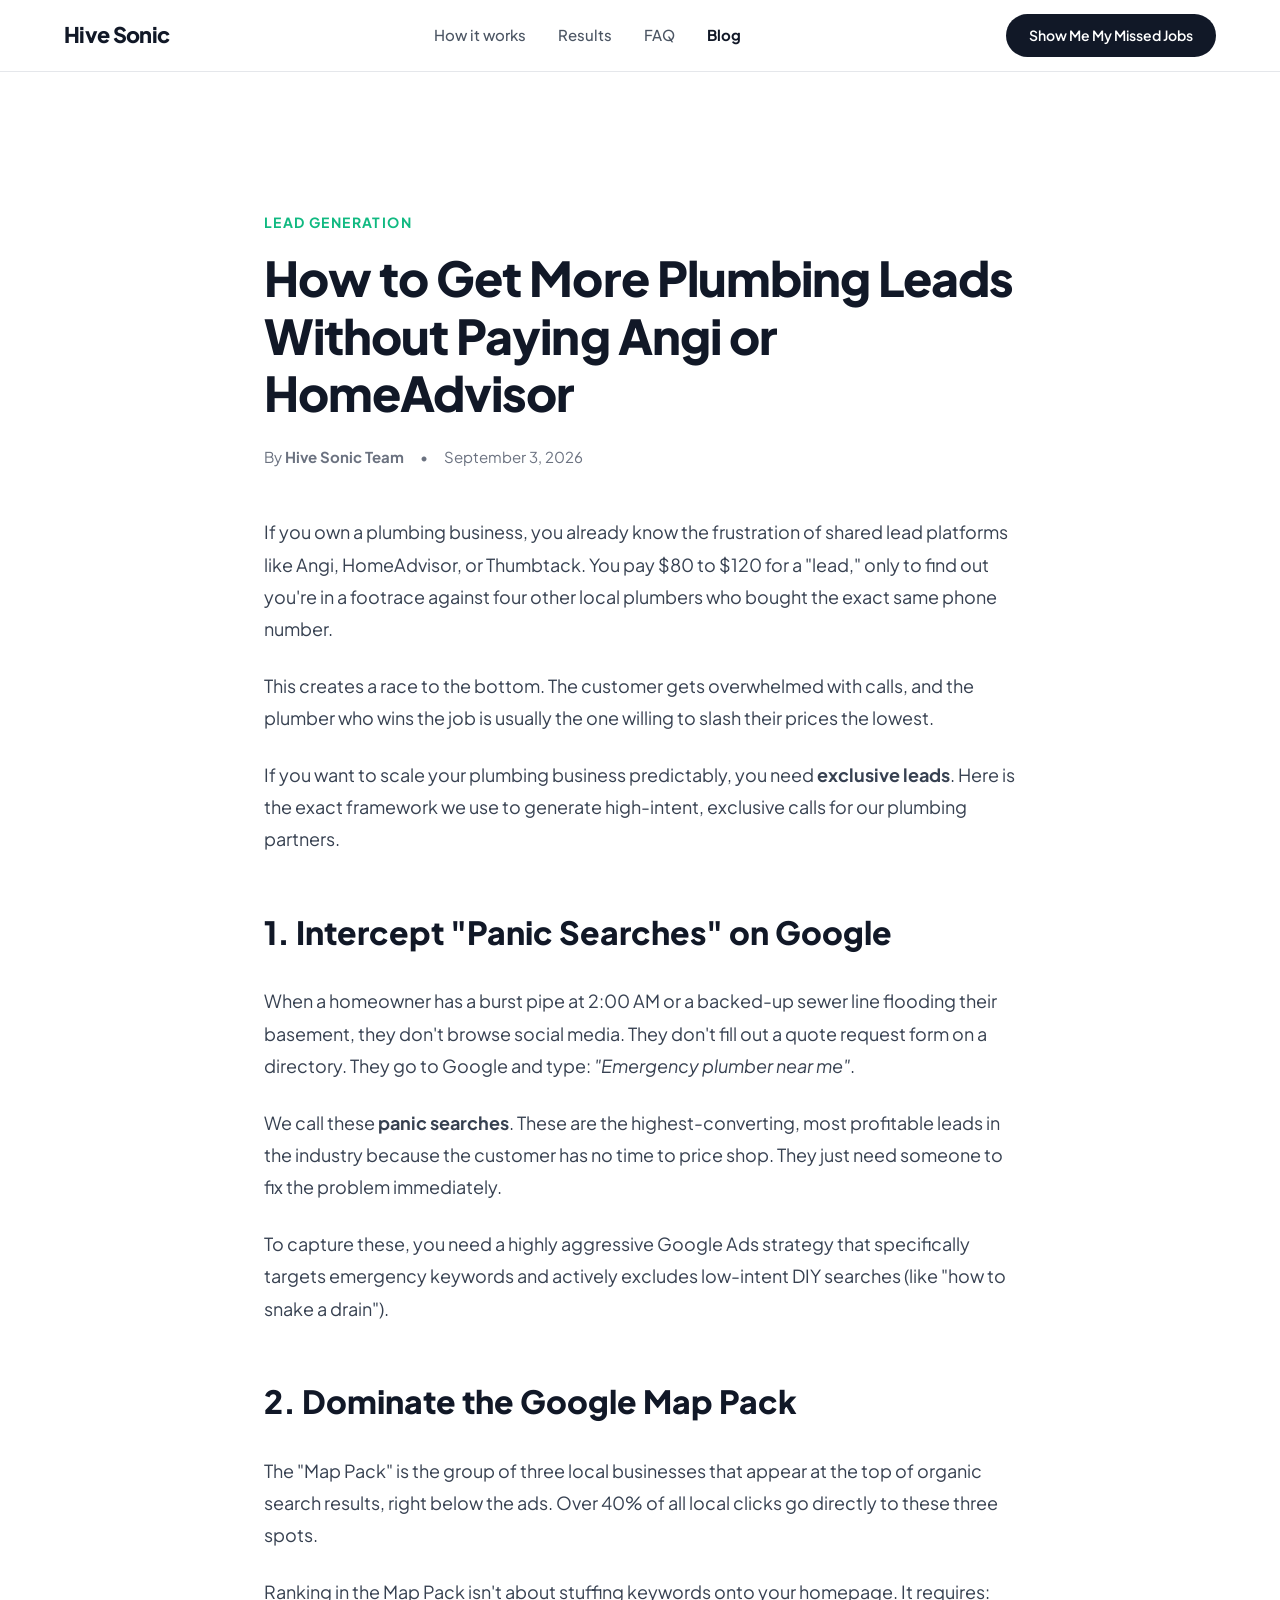
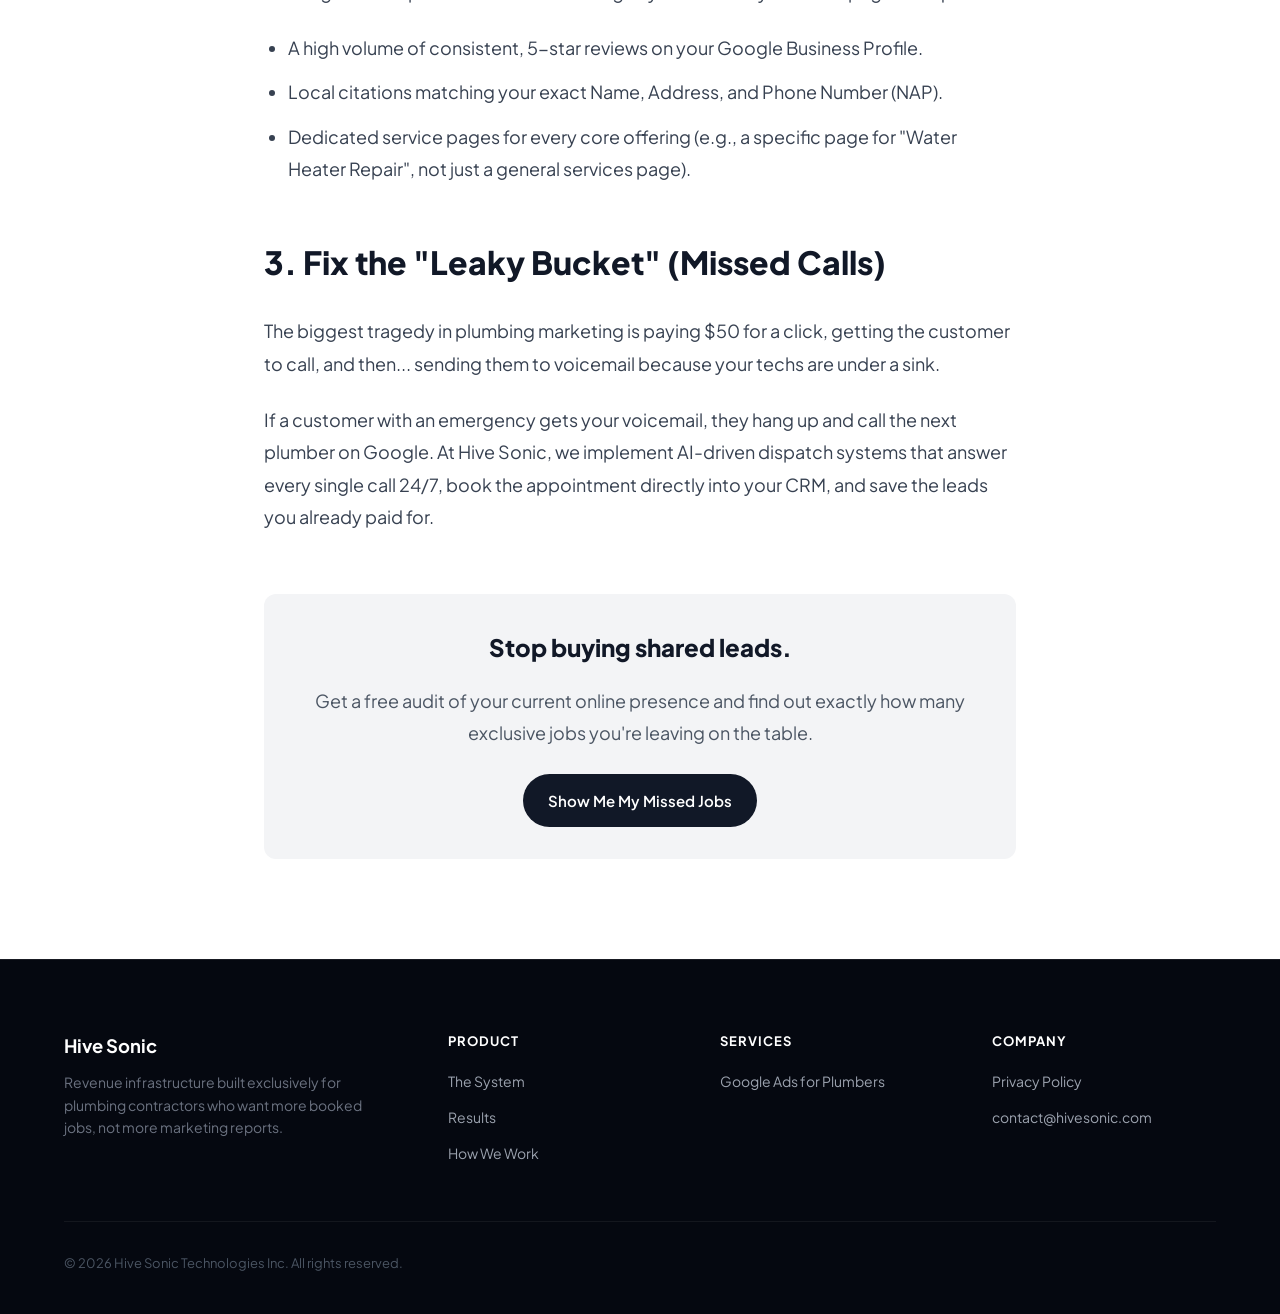
==== blog-get-more-plumbing-leads.html @ bab885a6 "Add SEO optimized plumbing marketing blog hub and first 2 articles" ====
<!DOCTYPE html>
<html lang="en">
<head>
  <meta charset="UTF-8" />
  <meta name="viewport" content="width=device-width, initial-scale=1.0" />
  <title>How to Get More Plumbing Leads Without Paying Angi | Hive Sonic</title>
  <meta name="description" content="Stop fighting 5 other plumbers for the same shared lead. Learn how to generate exclusive plumbing leads using high-intent Google Ads and Local SEO." />
  <link rel="stylesheet" href="css/style.css" />
</head>
<body style="background-color: #ffffff;">

  <!-- NAVIGATION -->
  <header class="header" style="border-bottom: 1px solid #e5e7eb;">
    <div class="container nav-container">
      <a href="index.html" class="logo">Hive Sonic</a>
      <nav class="nav-links">
        <a href="index.html#how-it-works" class="nav-link">How it works</a>
        <a href="index.html#results" class="nav-link">Results</a>
        <a href="index.html#faq" class="nav-link">FAQ</a>
        <a href="blog.html" class="nav-link" style="color:#111827; font-weight:700;">Blog</a>
      </nav>
      <div class="nav-actions">
        <a href="index.html#hero-booking-form" class="btn btn-primary btn-sm">Show Me My Missed Jobs</a>
      </div>
    </div>
  </header>

  <main style="padding-top: 140px; padding-bottom: 100px;">
    <article class="container" style="max-width: 800px;">
      
      <!-- HEADER -->
      <header style="margin-bottom: 48px;">
        <div style="font-size: 0.875rem; font-weight: 700; color: #10b981; text-transform: uppercase; letter-spacing: 0.1em; margin-bottom: 16px;">Lead Generation</div>
        <h1 style="font-size: 3rem; font-weight: 800; color: #111827; letter-spacing: -0.02em; line-height: 1.2; margin-bottom: 24px;">How to Get More Plumbing Leads Without Paying Angi or HomeAdvisor</h1>
        <div style="display: flex; align-items: center; gap: 16px; color: #6b7280; font-size: 0.9375rem;">
          <div>By <strong>Hive Sonic Team</strong></div>
          <div>&bull;</div>
          <div>September 3, 2026</div>
        </div>
      </header>

      <!-- CONTENT -->
      <div style="font-size: 1.125rem; color: #374151; line-height: 1.8;">
        <p style="margin-bottom: 24px;">If you own a plumbing business, you already know the frustration of shared lead platforms like Angi, HomeAdvisor, or Thumbtack. You pay $80 to $120 for a "lead," only to find out you're in a footrace against four other local plumbers who bought the exact same phone number.</p>
        
        <p style="margin-bottom: 24px;">This creates a race to the bottom. The customer gets overwhelmed with calls, and the plumber who wins the job is usually the one willing to slash their prices the lowest.</p>

        <p style="margin-bottom: 40px;">If you want to scale your plumbing business predictably, you need <strong>exclusive leads</strong>. Here is the exact framework we use to generate high-intent, exclusive calls for our plumbing partners.</p>

        <h2 style="font-size: 2rem; font-weight: 800; color: #111827; margin-top: 48px; margin-bottom: 24px;">1. Intercept "Panic Searches" on Google</h2>
        <p style="margin-bottom: 24px;">When a homeowner has a burst pipe at 2:00 AM or a backed-up sewer line flooding their basement, they don't browse social media. They don't fill out a quote request form on a directory. They go to Google and type: <em>"Emergency plumber near me"</em>.</p>
        
        <p style="margin-bottom: 24px;">We call these <strong>panic searches</strong>. These are the highest-converting, most profitable leads in the industry because the customer has no time to price shop. They just need someone to fix the problem immediately.</p>
        
        <p style="margin-bottom: 24px;">To capture these, you need a highly aggressive Google Ads strategy that specifically targets emergency keywords and actively excludes low-intent DIY searches (like "how to snake a drain").</p>

        <h2 style="font-size: 2rem; font-weight: 800; color: #111827; margin-top: 48px; margin-bottom: 24px;">2. Dominate the Google Map Pack</h2>
        <p style="margin-bottom: 24px;">The "Map Pack" is the group of three local businesses that appear at the top of organic search results, right below the ads. Over 40% of all local clicks go directly to these three spots.</p>
        <p style="margin-bottom: 24px;">Ranking in the Map Pack isn't about stuffing keywords onto your homepage. It requires:</p>
        <ul style="margin-bottom: 24px; padding-left: 24px;">
          <li style="margin-bottom: 12px;">A high volume of consistent, 5-star reviews on your Google Business Profile.</li>
          <li style="margin-bottom: 12px;">Local citations matching your exact Name, Address, and Phone Number (NAP).</li>
          <li style="margin-bottom: 12px;">Dedicated service pages for every core offering (e.g., a specific page for "Water Heater Repair", not just a general services page).</li>
        </ul>

        <h2 style="font-size: 2rem; font-weight: 800; color: #111827; margin-top: 48px; margin-bottom: 24px;">3. Fix the "Leaky Bucket" (Missed Calls)</h2>
        <p style="margin-bottom: 24px;">The biggest tragedy in plumbing marketing is paying $50 for a click, getting the customer to call, and then... sending them to voicemail because your techs are under a sink.</p>
        <p style="margin-bottom: 24px;">If a customer with an emergency gets your voicemail, they hang up and call the next plumber on Google. At Hive Sonic, we implement AI-driven dispatch systems that answer every single call 24/7, book the appointment directly into your CRM, and save the leads you already paid for.</p>

        <div style="background: #f3f4f6; border-radius: 12px; padding: 32px; margin-top: 60px; text-align: center;">
          <h3 style="font-size: 1.5rem; font-weight: 800; color: #111827; margin-bottom: 16px;">Stop buying shared leads.</h3>
          <p style="margin-bottom: 24px; color: #4b5563;">Get a free audit of your current online presence and find out exactly how many exclusive jobs you're leaving on the table.</p>
          <a href="index.html#hero-booking-form" class="btn btn-primary">Show Me My Missed Jobs</a>
        </div>
      </div>
    </article>
  </main>

  <footer class="footer">
    <div class="container">
      <div class="footer-top">
        <div>
          <div class="footer-brand-title">Hive Sonic</div>
          <p class="footer-brand-desc">Revenue infrastructure built exclusively for plumbing contractors who want more booked jobs, not more marketing reports.</p>
        </div>
        <div>
          <div class="footer-col-title">Product</div>
          <ul class="footer-links">
            <li><a href="index.html#system" class="footer-link">The System</a></li>
            <li><a href="index.html#results" class="footer-link">Results</a></li>
            <li><a href="index.html#how-it-works" class="footer-link">How We Work</a></li>
          </ul>
        </div>
        <div>
          <div class="footer-col-title">Services</div>
          <ul class="footer-links">
            <li><a href="google-ads-for-plumbers.html" class="footer-link">Google Ads for Plumbers</a></li>
          </ul>
        </div>
        <div>
          <div class="footer-col-title">Company</div>
          <ul class="footer-links">
            <li><a href="privacy-policy.html" class="footer-link">Privacy Policy</a></li>
            <li><a href="mailto:contact@hivesonic.com" class="footer-link">contact@hivesonic.com</a></li>
          </ul>
        </div>
      </div>
      <div class="footer-bottom">
        <div>&copy; 2026 Hive Sonic Technologies Inc. All rights reserved.</div>
      </div>
    </div>
  </footer>
</body>
</html>
---- css/style.css ----
/* ==========================================================================
   HIVE SONIC — REVENUE INFRASTRUCTURE FOR WATER RESTORATION
   Exact replica of the modern, ultra-clean SaaS design system
   ========================================================================== */

@import url('https://fonts.googleapis.com/css2?family=Plus+Jakarta+Sans:ital,wght@0,300;0,400;0,500;0,600;0,700;0,800;1,400;1,600&display=swap');

:root {
  --font-sans: 'Plus Jakarta Sans', -apple-system, BlinkMacSystemFont, "Segoe UI", Roboto, sans-serif;
  
  /* Colors */
  --bg-white: #ffffff;
  --bg-subtle: #f9fafb;
  --bg-card: #ffffff;
  --bg-dark: #090d16;
  --bg-dark-card: #111726;
  --bg-dark-border: rgba(255, 255, 255, 0.08);
  
  --text-primary: #111827;
  --text-secondary: #4b5563;
  --text-muted: #6b7280;
  --text-light: #9ca3af;
  --text-white: #f9fafb;
  
  --border-light: #e5e7eb;
  --border-subtle: #f3f4f6;
  
  --primary-black: #111827;
  --primary-hover: #000000;
  
  --accent-green: #10b981;
  --accent-green-bg: #ecfdf5;
  --accent-red: #ef4444;
  --accent-red-bg: #fff1f2;
  --accent-amber: #f59e0b;
  --accent-purple: #8b5cf6;
  
  --shadow-sm: 0 1px 2px 0 rgba(0, 0, 0, 0.05);
  --shadow-md: 0 4px 6px -1px rgba(0, 0, 0, 0.07), 0 2px 4px -2px rgba(0, 0, 0, 0.05);
  --shadow-lg: 0 10px 25px -3px rgba(0, 0, 0, 0.08), 0 4px 6px -4px rgba(0, 0, 0, 0.04);
  --shadow-xl: 0 20px 35px -5px rgba(0, 0, 0, 0.1), 0 8px 10px -6px rgba(0, 0, 0, 0.04);
  --shadow-float: 0 25px 50px -12px rgba(0, 0, 0, 0.15);
  
  --radius-sm: 8px;
  --radius-md: 12px;
  --radius-lg: 20px;
  --radius-xl: 28px;
  --radius-full: 9999px;
  
  --transition: all 0.25s cubic-bezier(0.16, 1, 0.3, 1);
}

/* Reset */
*, *::before, *::after {
  box-sizing: border-box;
  margin: 0;
  padding: 0;
}

html {
  scroll-behavior: smooth;
  font-size: 16px;
  -webkit-font-smoothing: antialiased;
  -moz-osx-font-smoothing: grayscale;
}

body {
  font-family: var(--font-sans);
  color: var(--text-primary);
  background-color: var(--bg-white);
  line-height: 1.5;
  overflow-x: hidden;
}

/* Container */
.container {
  max-width: 1200px;
  margin: 0 auto;
  padding: 0 24px;
}

.container-narrow {
  max-width: 900px;
  margin: 0 auto;
  padding: 0 24px;
}

/* Typography Helpers */
.eyebrow {
  display: inline-block;
  font-size: 0.75rem;
  font-weight: 700;
  text-transform: uppercase;
  letter-spacing: 0.12em;
  color: #9ca3af;
  margin-bottom: 12px;
}

.eyebrow-dark {
  color: #9ca3af;
}

.section-headline {
  font-size: clamp(2rem, 3.5vw, 2.75rem);
  font-weight: 700;
  line-height: 1.15;
  color: var(--text-primary);
  letter-spacing: -0.025em;
  margin-bottom: 16px;
}

.section-headline-dark {
  color: #ffffff;
}

.section-sub {
  font-size: 1.05rem;
  line-height: 1.65;
  color: var(--text-secondary);
  max-width: 680px;
}

.section-sub-dark {
  color: #9ca3af;
}

/* Section Spacing */
.section {
  padding: 100px 0;
}

.section-dark {
  background-color: var(--bg-dark);
  color: var(--text-white);
  position: relative;
  overflow: hidden;
}

.section-dark::before {
  content: '';
  position: absolute;
  top: 0;
  left: 50%;
  transform: translateX(-50%);
  width: 1000px;
  height: 400px;
  background: radial-gradient(circle, rgba(139, 92, 246, 0.12) 0%, rgba(9, 13, 22, 0) 70%);
  pointer-events: none;
}

/* Buttons */
.btn {
  display: inline-flex;
  align-items: center;
  justify-content: center;
  gap: 10px;
  font-size: 0.9375rem;
  font-weight: 600;
  padding: 12px 24px;
  border-radius: var(--radius-full);
  text-decoration: none;
  cursor: pointer;
  border: 1px solid transparent;
  transition: var(--transition);
  white-space: nowrap;
}

.btn-lg {
  padding: 18px 36px;
  font-size: 1.125rem;
  font-weight: 700;
  border-radius: var(--radius-full);
}

.btn-primary {
  background-color: var(--primary-black);
  color: #ffffff;
}

.btn-primary:hover {
  background-color: var(--primary-hover);
  transform: translateY(-2px);
  box-shadow: 0 6px 20px rgba(0, 0, 0, 0.22);
}

.btn-secondary {
  background-color: #ffffff;
  color: var(--text-primary);
  border-color: #d1d5db;
}

.btn-secondary:hover {
  background-color: #f9fafb;
  border-color: #9ca3af;
  transform: translateY(-2px);
  box-shadow: 0 4px 14px rgba(0, 0, 0, 0.06);
}

.btn-white {
  background-color: #ffffff;
  color: var(--text-primary);
}

.btn-white:hover {
  background-color: #f3f4f6;
  transform: translateY(-1px);
  box-shadow: 0 4px 14px rgba(255, 255, 255, 0.2);
}

.btn-dark-outline {
  background-color: rgba(255, 255, 255, 0.05);
  color: #ffffff;
  border-color: rgba(255, 255, 255, 0.2);
}

.btn-dark-outline:hover {
  background-color: rgba(255, 255, 255, 0.1);
  border-color: rgba(255, 255, 255, 0.4);
}

.btn-sm {
  padding: 10px 22px;
  font-size: 0.875rem;
}

/* ==========================================================================
   HEADER / NAVBAR
   ========================================================================== */
.header {
  position: sticky;
  top: 0;
  background-color: rgba(255, 255, 255, 0.95);
  backdrop-filter: blur(12px);
  -webkit-backdrop-filter: blur(12px);
  border-bottom: 1px solid rgba(229, 231, 235, 0.6);
  z-index: 1000;
  height: 72px;
  display: flex;
  align-items: center;
}

.nav-container {
  display: flex;
  align-items: center;
  justify-content: space-between;
  width: 100%;
}

.logo {
  display: flex;
  align-items: center;
  gap: 10px;
  text-decoration: none;
  color: var(--text-primary);
  font-weight: 800;
  font-size: 1.35rem;
  letter-spacing: -0.03em;
}

.nav-links {
  display: flex;
  align-items: center;
  gap: 32px;
  list-style: none;
}

.nav-link {
  text-decoration: none;
  color: #4b5563;
  font-size: 0.9375rem;
  font-weight: 500;
  transition: var(--transition);
}

.nav-link:hover {
  color: var(--text-primary);
}

.nav-actions {
  display: flex;
  align-items: center;
  gap: 16px;
}

.mobile-menu-btn {
  display: none;
  background: none;
  border: none;
  cursor: pointer;
  padding: 8px;
}

.mobile-menu-btn span {
  display: block;
  width: 22px;
  height: 2px;
  background-color: var(--text-primary);
  margin: 5px 0;
  transition: var(--transition);
}

/* ==========================================================================
   SECTION 1 — HERO
   ========================================================================== */
.hero {
  padding: 60px 0 90px;
  position: relative;
}

.hero-grid-split {
  display: grid;
  grid-template-columns: 1.1fr 0.95fr;
  gap: 56px;
  align-items: center;
  text-align: left;
}

.hero-content {
  display: flex;
  flex-direction: column;
  align-items: flex-start;
}

.hero-pill-wrapper {
  display: inline-flex;
  margin-bottom: 24px;
}

.hero-pill {
  display: inline-flex;
  align-items: center;
  gap: 8px;
  padding: 7px 18px;
  background-color: #ffffff;
  border: 1px solid #e5e7eb;
  border-radius: var(--radius-full);
  font-size: 0.84rem;
  font-weight: 500;
  color: #374151;
  text-decoration: none;
  box-shadow: 0 1px 2px rgba(0, 0, 0, 0.04);
  transition: var(--transition);
}

.hero-pill:hover {
  border-color: #d1d5db;
  box-shadow: 0 2px 6px rgba(0, 0, 0, 0.08);
}

.status-dot {
  width: 7px;
  height: 7px;
  background-color: #10b981;
  border-radius: 50%;
  display: inline-block;
  box-shadow: 0 0 0 2px rgba(16, 185, 129, 0.2);
}

.hero-title {
  font-size: clamp(2.3rem, 4.2vw, 3.75rem);
  font-weight: 800;
  line-height: 1.1;
  letter-spacing: -0.035em;
  color: var(--text-primary);
  margin-bottom: 20px;
}

.hero-description {
  font-size: 1.0625rem;
  line-height: 1.65;
  color: var(--text-secondary);
  margin-bottom: 32px;
}

.hero-cta-group {
  display: flex;
  align-items: center;
  gap: 16px;
  margin-bottom: 24px;
  flex-wrap: wrap;
}

.hero-microcopy {
  font-size: 0.8125rem;
  color: #9ca3af;
  font-weight: 500;
  letter-spacing: 0.01em;
}

/* Hero Right Side Form Card */
.hero-card-form {
  background-color: #ffffff;
  border: 1px solid #e5e7eb;
  border-radius: 24px;
  padding: 32px;
  box-shadow: 0 20px 40px -10px rgba(0, 0, 0, 0.08), 0 0 0 1px rgba(0, 0, 0, 0.02);
  position: relative;
}

.hero-form-header {
  margin-bottom: 20px;
}

.hero-form-title {
  font-size: 1.35rem;
  font-weight: 800;
  color: var(--text-primary);
  letter-spacing: -0.02em;
  margin-bottom: 4px;
}

.hero-form-sub {
  font-size: 0.8125rem;
  color: var(--text-secondary);
  line-height: 1.45;
}

.form-select {
  width: 100%;
  padding: 11px 14px;
  border: 1px solid #d1d5db;
  border-radius: 10px;
  font-family: inherit;
  font-size: 0.875rem;
  color: #111827;
  background-color: #ffffff;
  transition: var(--transition);
  cursor: pointer;
  appearance: none;
  background-image: url("data:image/svg+xml,%3Csvg width='12' height='8' viewBox='0 0 12 8' fill='none' xmlns='http://www.w3.org/2000/svg'%3E%3Cpath d='M1 1.5L6 6.5L11 1.5' stroke='%236B7280' stroke-width='1.5' stroke-linecap='round' stroke-linejoin='round'/%3E%3C/svg%3E");
  background-repeat: no-repeat;
  background-position: right 14px center;
}

.form-select:focus {
  outline: none;
  border-color: #111827;
  box-shadow: 0 0 0 3px rgba(17, 24, 39, 0.08);
}

.form-input-sm {
  padding: 10px 14px;
  font-size: 0.875rem;
}

.form-label-sm {
  font-size: 0.75rem;
  font-weight: 600;
  color: #374151;
  margin-bottom: 4px;
  display: block;
}

.form-group-sm {
  margin-bottom: 12px;
}

.a2p-consent-notice {
  font-size: 0.7rem;
  color: #6b7280;
  line-height: 1.45;
  background-color: #f9fafb;
  border: 1px solid #f3f4f6;
  border-radius: 8px;
  padding: 10px 12px;
  margin-bottom: 16px;
  display: flex;
  align-items: flex-start;
  gap: 8px;
}

.a2p-consent-notice input[type="checkbox"] {
  margin-top: 2px;
  flex-shrink: 0;
  cursor: pointer;
}

/* Mockup Browser Window */
.hero-mockup-wrapper {
  margin-top: 60px;
  position: relative;
}

.hero-mockup-glow {
  position: absolute;
  top: 20%;
  left: 50%;
  transform: translate(-50%, -50%);
  width: 80%;
  height: 60%;
  background: radial-gradient(circle, rgba(168, 85, 247, 0.15) 0%, rgba(59, 130, 246, 0.08) 50%, transparent 80%);
  filter: blur(40px);
  z-index: 0;
  pointer-events: none;
}

.browser-window {
  position: relative;
  background-color: #ffffff;
  border-radius: 16px;
  border: 1px solid #e5e7eb;
  box-shadow: var(--shadow-xl), 0 0 0 1px rgba(0, 0, 0, 0.03);
  overflow: hidden;
  z-index: 1;
}

.browser-header {
  background-color: #f9fafb;
  border-bottom: 1px solid #e5e7eb;
  padding: 12px 18px;
  display: flex;
  align-items: center;
  gap: 16px;
}

.browser-dots {
  display: flex;
  gap: 6px;
}

.browser-dot {
  width: 10px;
  height: 10px;
  border-radius: 50%;
}

.browser-dot.red { background-color: #ef4444; }
.browser-dot.yellow { background-color: #f59e0b; }
.browser-dot.green { background-color: #10b981; }

.browser-url-bar {
  background-color: #ffffff;
  border: 1px solid #e5e7eb;
  border-radius: 6px;
  padding: 4px 14px;
  font-size: 0.75rem;
  color: #6b7280;
  width: 240px;
  display: flex;
  align-items: center;
  gap: 6px;
}

.browser-body {
  padding: 24px;
  background-color: #ffffff;
}

.dashboard-grid {
  display: grid;
  grid-template-columns: repeat(4, 1fr);
  gap: 16px;
  margin-bottom: 20px;
}

.dash-card {
  background: #ffffff;
  border: 1px solid #f3f4f6;
  border-radius: 12px;
  padding: 16px;
  text-align: left;
  box-shadow: var(--shadow-sm);
}

.dash-card-label {
  font-size: 0.75rem;
  color: #6b7280;
  margin-bottom: 6px;
  font-weight: 500;
}

.dash-card-val {
  font-size: 1.5rem;
  font-weight: 700;
  color: var(--text-primary);
  display: flex;
  align-items: center;
  justify-content: space-between;
}

.dash-badge-green {
  font-size: 0.6875rem;
  font-weight: 600;
  color: #059669;
  background-color: #ecfdf5;
  padding: 2px 8px;
  border-radius: 9999px;
}

.dash-live-row {
  display: flex;
  align-items: center;
  justify-content: space-between;
  background-color: #f9fafb;
  border-radius: 10px;
  padding: 12px 18px;
  font-size: 0.8125rem;
}

/* ==========================================================================
   SECTION 2 — THE PROBLEM
   ========================================================================== */
.section-problem {
  background-color: #ffffff;
  border-top: 1px solid #f3f4f6;
}

.problem-header {
  margin-bottom: 48px;
}

.problem-grid {
  display: grid;
  grid-template-columns: repeat(3, 1fr);
  gap: 20px;
}

.problem-grid .problem-card:nth-child(4),
.problem-grid .problem-card:nth-child(5) {
  grid-column: span 1;
}

.problem-card {
  background-color: #ffffff;
  border: 1px solid #e5e7eb;
  border-radius: var(--radius-lg);
  padding: 28px;
  transition: var(--transition);
  display: flex;
  flex-direction: column;
}

.problem-card:hover {
  border-color: #d1d5db;
  box-shadow: var(--shadow-md);
  transform: translateY(-2px);
}

.problem-icon-wrapper {
  width: 44px;
  height: 44px;
  border-radius: 12px;
  background-color: #fff1f2;
  border: 1px solid #ffe4e6;
  display: flex;
  align-items: center;
  justify-content: center;
  color: #f43f5e;
  margin-bottom: 20px;
}

.problem-card-title {
  font-size: 1.0625rem;
  font-weight: 700;
  color: var(--text-primary);
  margin-bottom: 8px;
  letter-spacing: -0.01em;
}

.problem-card-desc {
  font-size: 0.875rem;
  color: var(--text-secondary);
  line-height: 1.6;
}

/* ==========================================================================
   SECTION 3 — THE CORE SYSTEM
   ========================================================================== */
.section-system {
  background-color: #ffffff;
  border-top: 1px solid #f3f4f6;
}

.system-header {
  margin-bottom: 64px;
}

.system-stages {
  display: flex;
  flex-direction: column;
  gap: 80px;
}

.stage-row {
  display: grid;
  grid-template-columns: 1fr 1fr;
  gap: 48px;
  align-items: center;
}

.stage-row.reverse {
  direction: rtl;
}

.stage-row.reverse > * {
  direction: ltr;
}

.stage-badge {
  display: inline-flex;
  align-items: center;
  gap: 8px;
  background-color: #000000;
  color: #ffffff;
  padding: 6px 12px;
  border-radius: 8px;
  font-size: 0.6875rem;
  font-weight: 700;
  letter-spacing: 0.08em;
  text-transform: uppercase;
  margin-bottom: 20px;
}

.stage-badge-icon {
  width: 14px;
  height: 14px;
  display: flex;
  align-items: center;
  justify-content: center;
}

.stage-headline {
  font-size: clamp(1.75rem, 3vw, 2.25rem);
  font-weight: 700;
  line-height: 1.2;
  color: var(--text-primary);
  letter-spacing: -0.02em;
  margin-bottom: 16px;
}

.stage-desc {
  font-size: 1rem;
  color: var(--text-secondary);
  line-height: 1.65;
  margin-bottom: 28px;
}

/* Radiant Backdrops */
.gradient-backdrop {
  border-radius: var(--radius-xl);
  padding: 40px;
  display: flex;
  align-items: center;
  justify-content: center;
  min-height: 380px;
  position: relative;
  overflow: hidden;
  box-shadow: var(--shadow-sm);
}

.gradient-purple {
  background: linear-gradient(135deg, #d8b4fe 0%, #c084fc 40%, #e879f9 100%);
}

.gradient-mint {
  background: linear-gradient(135deg, #a7f3d0 0%, #6ee7b7 50%, #34d399 100%);
}

.gradient-amber {
  background: linear-gradient(135deg, #fed7aa 0%, #fdba74 50%, #fb923c 100%);
}

.gradient-indigo {
  background: linear-gradient(135deg, #c4b5fd 0%, #a78bfa 50%, #818cf8 100%);
}

/* Floating UI Widgets Inside Gradients */
.floating-ui-card {
  background-color: #ffffff;
  border-radius: 16px;
  padding: 24px;
  width: 100%;
  max-width: 360px;
  box-shadow: var(--shadow-float);
  border: 1px solid rgba(255, 255, 255, 0.8);
}

/* Generate UI Card */
.search-widget-label {
  font-size: 0.6875rem;
  color: #6b7280;
  margin-bottom: 4px;
}

.search-widget-query {
  font-size: 0.9375rem;
  font-weight: 700;
  color: #111827;
  padding-bottom: 14px;
  border-bottom: 1px solid #f3f4f6;
  margin-bottom: 12px;
}

.search-lead-item {
  display: flex;
  align-items: center;
  justify-content: space-between;
  padding: 10px 0;
  border-bottom: 1px solid #f3f4f6;
  font-size: 0.8125rem;
  color: #374151;
  font-weight: 500;
}

.search-lead-item:last-child {
  border-bottom: none;
}

.badge-hot {
  background-color: #ecfdf5;
  color: #059669;
  font-size: 0.6875rem;
  font-weight: 600;
  padding: 2px 8px;
  border-radius: 9999px;
}

/* Convert UI Card */
.convert-preview {
  background-color: #f9fafb;
  border: 1px solid #e5e7eb;
  border-radius: 10px;
  padding: 16px;
}

.convert-header-bar {
  height: 8px;
  background-color: #111827;
  border-radius: 4px;
  width: 40%;
  margin-bottom: 14px;
}

.convert-banner {
  height: 60px;
  background-color: #e5e7eb;
  border-radius: 8px;
  margin-bottom: 14px;
  display: flex;
  align-items: center;
  justify-content: center;
  color: #6b7280;
  font-size: 0.75rem;
  font-weight: 600;
}

.convert-action-row {
  display: flex;
  gap: 10px;
  margin-bottom: 14px;
}

.convert-btn-mock {
  height: 32px;
  flex: 1;
  background-color: #111827;
  border-radius: 6px;
  display: flex;
  align-items: center;
  justify-content: center;
  color: #ffffff;
  font-size: 0.6875rem;
  font-weight: 600;
}

.convert-btn-mock-light {
  height: 32px;
  flex: 1;
  background-color: #ffffff;
  border: 1px solid #d1d5db;
  border-radius: 6px;
}

.convert-blocks {
  display: flex;
  gap: 8px;
}

.convert-block {
  flex: 1;
  height: 48px;
  background-color: #ffffff;
  border: 1px solid #e5e7eb;
  border-radius: 6px;
}

/* Capture AI Receptionist Card */
.ai-card-header {
  display: flex;
  align-items: center;
  justify-content: space-between;
  margin-bottom: 18px;
  padding-bottom: 10px;
  border-bottom: 1px solid #f3f4f6;
}

.ai-card-title {
  display: flex;
  align-items: center;
  gap: 8px;
  font-size: 0.8125rem;
  font-weight: 700;
  color: #111827;
}

.ai-live-indicator {
  font-size: 0.6875rem;
  font-weight: 600;
  color: #10b981;
  display: flex;
  align-items: center;
  gap: 4px;
}

.ai-chat-thread {
  display: flex;
  flex-direction: column;
  gap: 10px;
}

.chat-bubble {
  padding: 10px 14px;
  border-radius: 12px;
  font-size: 0.75rem;
  line-height: 1.4;
  max-width: 85%;
}

.bubble-user {
  background-color: #111827;
  color: #ffffff;
  align-self: flex-end;
  border-bottom-right-radius: 4px;
}

.bubble-ai {
  background-color: #f3f4f6;
  color: #1f2937;
  align-self: flex-start;
  border-bottom-left-radius: 4px;
}

.bubble-confirm {
  background-color: #111827;
  color: #ffffff;
  align-self: flex-end;
  border-bottom-right-radius: 4px;
  display: flex;
  align-items: center;
  gap: 6px;
}

/* Track UI Card */
.track-header {
  font-size: 0.8125rem;
  font-weight: 700;
  color: #111827;
  margin-bottom: 14px;
}

.track-grid {
  display: grid;
  grid-template-columns: 1fr 1fr;
  gap: 10px;
  margin-bottom: 18px;
}

.track-item {
  background-color: #f9fafb;
  border: 1px solid #f3f4f6;
  border-radius: 8px;
  padding: 8px 12px;
}

.track-label {
  font-size: 0.6875rem;
  color: #6b7280;
  margin-bottom: 2px;
}

.track-val {
  font-size: 1.125rem;
  font-weight: 700;
  color: #111827;
}

.track-bars {
  display: flex;
  align-items: flex-end;
  gap: 6px;
  height: 50px;
  padding-top: 10px;
}

.track-bar {
  flex: 1;
  background: linear-gradient(180deg, #818cf8 0%, #6366f1 100%);
  border-radius: 4px 4px 0 0;
}

/* ==========================================================================
   SECTION 4 — HOW IT WORKS
   ========================================================================== */
.section-steps {
  background-color: #ffffff;
  border-top: 1px solid #f3f4f6;
}

.steps-grid {
  display: grid;
  grid-template-columns: repeat(3, 1fr);
  gap: 28px;
  margin-top: 48px;
}

.step-card {
  background-color: #ffffff;
  border: 1px solid #e5e7eb;
  border-radius: var(--radius-lg);
  padding: 36px 28px;
  position: relative;
  transition: var(--transition);
}

.step-card:hover {
  border-color: #d1d5db;
  box-shadow: var(--shadow-md);
  transform: translateY(-2px);
}

.step-number {
  font-size: 0.8125rem;
  font-weight: 800;
  color: #6366f1;
  letter-spacing: 0.05em;
  margin-bottom: 16px;
  display: inline-block;
  background-color: #eef2ff;
  padding: 4px 10px;
  border-radius: 6px;
}

.step-title {
  font-size: 1.25rem;
  font-weight: 700;
  color: var(--text-primary);
  margin-bottom: 12px;
}

.step-desc {
  font-size: 0.9375rem;
  color: var(--text-secondary);
  line-height: 1.6;
}

/* ==========================================================================
   SECTION 5 — THE CUSTOMER JOURNEY (DARK MODE SECTION)
   ========================================================================== */
.workflow-pipeline {
  display: flex;
  flex-direction: column;
  gap: 14px;
  margin-top: 56px;
  position: relative;
}

.workflow-step {
  background-color: rgba(255, 255, 255, 0.03);
  border: 1px solid rgba(255, 255, 255, 0.08);
  border-radius: 14px;
  padding: 16px 24px;
  display: flex;
  align-items: center;
  justify-content: space-between;
  transition: var(--transition);
}

.workflow-step:hover {
  background-color: rgba(255, 255, 255, 0.06);
  border-color: rgba(255, 255, 255, 0.16);
  transform: translateX(4px);
}

.workflow-step-left {
  display: flex;
  align-items: center;
  gap: 16px;
}

.workflow-step-num {
  width: 28px;
  height: 28px;
  border-radius: 50%;
  background-color: rgba(139, 92, 246, 0.15);
  border: 1px solid rgba(139, 92, 246, 0.3);
  color: #c4b5fd;
  font-size: 0.75rem;
  font-weight: 700;
  display: flex;
  align-items: center;
  justify-content: center;
}

.workflow-step-text {
  font-size: 0.9375rem;
  font-weight: 600;
  color: #f9fafb;
}

.workflow-step-arrow {
  color: #6b7280;
  font-size: 1.1rem;
}

/* ==========================================================================
   SECTION 6 — PERFORMANCE REPORTING (CASE STUDIES)
   ========================================================================== */
.case-studies-grid {
  display: grid;
  grid-template-columns: repeat(3, 1fr);
  gap: 24px;
  margin-top: 52px;
}

.case-card {
  background-color: rgba(255, 255, 255, 0.03);
  border: 1px solid rgba(255, 255, 255, 0.08);
  border-radius: var(--radius-lg);
  padding: 32px 24px;
  display: flex;
  flex-direction: column;
  justify-content: space-between;
  transition: var(--transition);
}

.case-card:hover {
  background-color: rgba(255, 255, 255, 0.05);
  border-color: rgba(255, 255, 255, 0.16);
}

.case-card-header {
  margin-bottom: 20px;
}

.case-client-name {
  font-size: 1.125rem;
  font-weight: 700;
  color: #ffffff;
  margin-bottom: 4px;
}

.case-client-date {
  font-size: 0.75rem;
  color: #9ca3af;
  text-transform: uppercase;
  letter-spacing: 0.05em;
  margin-bottom: 14px;
}

.case-summary {
  font-size: 0.875rem;
  color: #d1d5db;
  line-height: 1.5;
  padding-bottom: 20px;
  border-bottom: 1px solid rgba(255, 255, 255, 0.08);
}

.case-metrics-list {
  display: flex;
  flex-direction: column;
  gap: 14px;
  margin-top: 20px;
}

.case-metric-item {
  background-color: rgba(0, 0, 0, 0.25);
  border: 1px solid rgba(255, 255, 255, 0.05);
  border-radius: 10px;
  padding: 12px 16px;
}

.case-metric-val {
  font-size: 1.125rem;
  font-weight: 700;
  color: #34d399;
  display: flex;
  align-items: center;
  justify-content: space-between;
}

.case-metric-label {
  font-size: 0.75rem;
  color: #9ca3af;
  margin-top: 2px;
}

/* ==========================================================================
   SECTION 7 — OUTCOMES
   ========================================================================== */
.outcomes-grid {
  display: grid;
  grid-template-columns: repeat(4, 1fr);
  gap: 20px;
  margin-top: 52px;
}

.outcome-card {
  background-color: rgba(255, 255, 255, 0.03);
  border: 1px solid rgba(255, 255, 255, 0.08);
  border-radius: var(--radius-lg);
  padding: 28px 22px;
  transition: var(--transition);
}

.outcome-card:hover {
  background-color: rgba(255, 255, 255, 0.06);
  border-color: rgba(255, 255, 255, 0.16);
  transform: translateY(-2px);
}

.outcome-icon {
  width: 40px;
  height: 40px;
  border-radius: 10px;
  background-color: rgba(139, 92, 246, 0.12);
  border: 1px solid rgba(139, 92, 246, 0.25);
  color: #c4b5fd;
  display: flex;
  align-items: center;
  justify-content: center;
  margin-bottom: 18px;
}

.outcome-title {
  font-size: 1.0625rem;
  font-weight: 700;
  color: #ffffff;
  margin-bottom: 8px;
}

.outcome-desc {
  font-size: 0.8125rem;
  color: #9ca3af;
  line-height: 1.6;
}

/* ==========================================================================
   SECTION 8 — FINAL CALL TO ACTION
   ========================================================================== */
.cta-banner {
  background: linear-gradient(180deg, rgba(17, 24, 39, 0.8) 0%, rgba(9, 13, 22, 1) 100%);
  border: 1px solid rgba(255, 255, 255, 0.1);
  border-radius: 28px;
  padding: 72px 40px;
  text-align: center;
  position: relative;
  overflow: hidden;
}

.cta-banner-glow {
  position: absolute;
  top: -50%;
  left: 50%;
  transform: translateX(-50%);
  width: 600px;
  height: 300px;
  background: radial-gradient(circle, rgba(168, 85, 247, 0.2) 0%, transparent 70%);
  pointer-events: none;
}

.cta-headline {
  font-size: clamp(2rem, 4vw, 3rem);
  font-weight: 800;
  color: #ffffff;
  letter-spacing: -0.025em;
  margin-bottom: 16px;
  max-width: 780px;
  margin-left: auto;
  margin-right: auto;
}

.cta-sub {
  font-size: 1.0625rem;
  color: #9ca3af;
  max-width: 620px;
  margin: 0 auto 36px;
  line-height: 1.6;
}

.cta-buttons {
  display: flex;
  align-items: center;
  justify-content: center;
  gap: 16px;
  flex-wrap: wrap;
}

/* ==========================================================================
   LEGAL FOOTER & A2P 10DLC COMPLIANCE
   ========================================================================== */
.footer {
  background-color: #050810;
  color: #9ca3af;
  padding: 72px 0 40px;
  border-top: 1px solid rgba(255, 255, 255, 0.08);
}

.footer-top {
  display: grid;
  grid-template-columns: 1.5fr 1fr 1fr 1fr;
  gap: 48px;
  margin-bottom: 56px;
}

.footer-brand-title {
  display: flex;
  align-items: center;
  gap: 10px;
  color: #ffffff;
  font-weight: 700;
  font-size: 1.15rem;
  margin-bottom: 12px;
}

.footer-brand-desc {
  font-size: 0.875rem;
  color: #6b7280;
  line-height: 1.6;
  max-width: 320px;
}

.footer-col-title {
  font-size: 0.8125rem;
  font-weight: 700;
  text-transform: uppercase;
  letter-spacing: 0.08em;
  color: #ffffff;
  margin-bottom: 18px;
}

.footer-links {
  list-style: none;
  display: flex;
  flex-direction: column;
  gap: 12px;
}

.footer-link {
  color: #9ca3af;
  text-decoration: none;
  font-size: 0.875rem;
  transition: var(--transition);
}

.footer-link:hover {
  color: #ffffff;
}

/* A2P 10DLC Compliance Box */
.compliance-box {
  background-color: rgba(255, 255, 255, 0.02);
  border: 1px solid rgba(255, 255, 255, 0.06);
  border-radius: 16px;
  padding: 28px;
  margin-bottom: 40px;
}

.compliance-title {
  font-size: 0.875rem;
  font-weight: 700;
  color: #ffffff;
  margin-bottom: 12px;
  display: flex;
  align-items: center;
  gap: 8px;
}

.compliance-text {
  font-size: 0.8125rem;
  color: #6b7280;
  line-height: 1.65;
  margin-bottom: 16px;
}

.compliance-grid {
  display: grid;
  grid-template-columns: repeat(4, 1fr);
  gap: 16px;
  padding-top: 16px;
  border-top: 1px solid rgba(255, 255, 255, 0.06);
}

.compliance-item-label {
  font-size: 0.75rem;
  font-weight: 700;
  color: #d1d5db;
  margin-bottom: 4px;
}

.compliance-item-val {
  font-size: 0.75rem;
  color: #6b7280;
  line-height: 1.5;
}

.footer-bottom {
  display: flex;
  align-items: center;
  justify-content: space-between;
  padding-top: 32px;
  border-top: 1px solid rgba(255, 255, 255, 0.06);
  font-size: 0.8125rem;
  color: #4b5563;
}

/* ==========================================================================
   MODALS (BOOKING & A2P 10DLC FULL NOTICE)
   ========================================================================== */
.modal-overlay {
  position: fixed;
  top: 0;
  left: 0;
  width: 100vw;
  height: 100vh;
  background-color: rgba(0, 0, 0, 0.7);
  backdrop-filter: blur(8px);
  -webkit-backdrop-filter: blur(8px);
  display: flex;
  align-items: center;
  justify-content: center;
  z-index: 9999;
  opacity: 0;
  pointer-events: none;
  transition: opacity 0.25s ease;
  padding: 20px;
}

.modal-overlay.active {
  opacity: 1;
  pointer-events: auto;
}

.modal-card {
  background-color: #ffffff;
  border-radius: 20px;
  width: 100%;
  max-width: 520px;
  padding: 36px;
  box-shadow: 0 25px 50px -12px rgba(0, 0, 0, 0.25);
  position: relative;
  transform: translateY(20px);
  transition: transform 0.25s ease;
  max-height: 90vh;
  overflow-y: auto;
}

.modal-overlay.active .modal-card {
  transform: translateY(0);
}

.modal-close {
  position: absolute;
  top: 20px;
  right: 20px;
  background: none;
  border: none;
  font-size: 1.25rem;
  color: #9ca3af;
  cursor: pointer;
  padding: 6px;
  line-height: 1;
  transition: var(--transition);
}

.modal-close:hover {
  color: #111827;
}

.form-group {
  margin-bottom: 18px;
}

.form-label {
  display: block;
  font-size: 0.8125rem;
  font-weight: 600;
  color: #374151;
  margin-bottom: 6px;
}

.form-input {
  width: 100%;
  padding: 12px 16px;
  border: 1px solid #d1d5db;
  border-radius: 10px;
  font-family: inherit;
  font-size: 0.9375rem;
  color: #111827;
  transition: var(--transition);
}

.form-input:focus {
  outline: none;
  border-color: #111827;
  box-shadow: 0 0 0 3px rgba(17, 24, 39, 0.08);
}

.form-consent {
  display: flex;
  align-items: flex-start;
  gap: 10px;
  font-size: 0.75rem;
  color: #6b7280;
  line-height: 1.4;
  margin-bottom: 22px;
}

.form-consent input[type="checkbox"] {
  margin-top: 3px;
  cursor: pointer;
}

/* ==========================================================================
   RESPONSIVE MEDIA QUERIES
   ========================================================================== */
@media (max-width: 1024px) {
  .hero-grid-split {
    grid-template-columns: 1fr;
    gap: 40px;
    text-align: center;
  }
  .hero-content {
    align-items: center;
  }
  .hero-cta-group {
    justify-content: center;
  }
  .dashboard-grid {
    grid-template-columns: repeat(2, 1fr);
  }
  .problem-grid {
    grid-template-columns: repeat(2, 1fr);
  }
  .case-studies-grid {
    grid-template-columns: 1fr;
  }
  .outcomes-grid {
    grid-template-columns: repeat(2, 1fr);
  }
  .compliance-grid {
    grid-template-columns: repeat(2, 1fr);
  }
}

@media (max-width: 768px) {
  .nav-links, .nav-signin {
    display: none;
  }
  .mobile-menu-btn {
    display: block;
  }
  .stage-row, .stage-row.reverse {
    grid-template-columns: 1fr;
    gap: 32px;
    direction: ltr;
  }
  .problem-grid {
    grid-template-columns: 1fr;
  }
  .steps-grid {
    grid-template-columns: 1fr;
  }
  .outcomes-grid {
    grid-template-columns: 1fr;
  }
  .footer-top {
    grid-template-columns: 1fr;
    gap: 36px;
  }
  .compliance-grid {
    grid-template-columns: 1fr;
  }
  .hero-title {
    font-size: 2.25rem;
  }
  .cta-banner {
    padding: 48px 24px;
  }
}
/* ==========================================================================
   RESPONSIVE GRID HELPERS
   ========================================================================== */
.grid-2-col {
  display: grid !important;
  grid-template-columns: 1fr 1fr !important;
}
.grid-3-col-mini {
  display: grid !important;
  grid-template-columns: repeat(3, 1fr) !important;
}

@media (max-width: 768px) {
  .grid-2-col {
    grid-template-columns: 1fr !important;
  }
  .grid-3-col-mini {
    grid-template-columns: 1fr !important;
    gap: 20px !important;
  }
}

/* ==========================================================================
   CASE STUDY REDESIGN — NEW SECTION STYLES
   ========================================================================== */

/* Feature card (Case Study 01 — full width split) */
.cs-feature-card {
  display: grid;
  grid-template-columns: 1fr 1fr;
  gap: 0;
  background: rgba(255, 255, 255, 0.04);
  border: 1px solid rgba(255, 255, 255, 0.1);
  border-radius: 20px;
  overflow: hidden;
  margin-bottom: 24px;
}

.cs-feature-left {
  padding: 40px;
  border-right: 1px solid rgba(255, 255, 255, 0.08);
  display: flex;
  flex-direction: column;
  gap: 16px;
}

.cs-feature-right {
  padding: 40px;
  background: rgba(255, 255, 255, 0.03);
  display: flex;
  align-items: center;
}

.cs-tag {
  display: inline-block;
  font-size: 0.6875rem;
  font-weight: 700;
  letter-spacing: 0.1em;
  text-transform: uppercase;
  color: #8b5cf6;
  background: rgba(139, 92, 246, 0.12);
  border: 1px solid rgba(139, 92, 246, 0.2);
  border-radius: 6px;
  padding: 3px 10px;
  width: max-content;
}

.cs-location {
  font-size: 0.8125rem;
  color: #6b7280;
  font-weight: 500;
}

.cs-headline {
  font-size: 1.2rem;
  font-weight: 700;
  color: #f9fafb;
  line-height: 1.45;
  letter-spacing: -0.01em;
}

.cs-narrative {
  font-size: 0.875rem;
  color: #9ca3af;
  line-height: 1.7;
}

.cs-services-used {
  display: flex;
  flex-wrap: wrap;
  gap: 8px;
  margin-top: 4px;
}

.cs-service-pill {
  font-size: 0.75rem;
  font-weight: 600;
  color: #e5e7eb;
  background: rgba(255, 255, 255, 0.06);
  border: 1px solid rgba(255, 255, 255, 0.1);
  border-radius: 20px;
  padding: 4px 12px;
}

/* Stat block inside feature card */
.cs-stat-block {
  width: 100%;
  display: flex;
  flex-direction: column;
  gap: 24px;
}

.cs-stat-row {
  display: grid;
  grid-template-columns: 1fr 1fr;
  gap: 20px;
}

.cs-stat {
  display: flex;
  flex-direction: column;
  gap: 6px;
}

.cs-stat-full {
  grid-column: 1 / -1;
}

.cs-stat-label {
  font-size: 0.6875rem;
  font-weight: 700;
  letter-spacing: 0.08em;
  text-transform: uppercase;
  color: #6b7280;
}

.cs-stat-before {
  font-size: 0.8125rem;
  color: #9ca3af;
}

.cs-stat-before strong {
  color: #d1d5db;
}

.cs-stat-after {
  font-size: 0.9375rem;
  font-weight: 700;
  color: #f3f4f6;
}

.cs-stat-after strong {
  color: #ffffff;
}

.cs-stat-bar-wrap {
  display: flex;
  flex-direction: column;
  gap: 4px;
  margin: 4px 0;
}

.cs-stat-bar-bg {
  height: 5px;
  background: rgba(255, 255, 255, 0.07);
  border-radius: 3px;
  overflow: hidden;
}

.cs-stat-bar-fill {
  height: 100%;
  background: linear-gradient(90deg, #8b5cf6, #a78bfa);
  border-radius: 3px;
  transition: width 0.8s ease;
}

.cs-bar-green {
  background: linear-gradient(90deg, #10b981, #34d399);
}

.cs-stat-delta {
  font-size: 0.8125rem;
  font-weight: 700;
}

.cs-delta-up {
  color: #a78bfa;
}

.cs-delta-down {
  color: #34d399;
}

/* Pair grid (Case Studies 02 & 03 — side by side) */
.cs-pair-grid {
  display: grid;
  grid-template-columns: 1fr 1fr;
  gap: 20px;
}

.cs-pair-card {
  background: rgba(255, 255, 255, 0.04);
  border: 1px solid rgba(255, 255, 255, 0.08);
  border-radius: 16px;
  padding: 32px;
  display: flex;
  flex-direction: column;
  gap: 14px;
}

.cs-pair-headline {
  font-size: 1.0625rem;
  font-weight: 700;
  color: #f3f4f6;
  line-height: 1.5;
  letter-spacing: -0.01em;
}

.cs-pair-narrative {
  font-size: 0.875rem;
  color: #9ca3af;
  line-height: 1.7;
}

/* Mini stats row inside pair cards */
.cs-mini-stats {
  display: grid;
  grid-template-columns: repeat(3, 1fr);
  gap: 12px;
  padding-top: 12px;
  border-top: 1px solid rgba(255, 255, 255, 0.07);
  margin-top: auto;
}

.cs-mini-stat {
  display: flex;
  flex-direction: column;
  gap: 4px;
}

.cs-mini-val {
  font-size: 1.125rem;
  font-weight: 800;
  color: #ffffff;
  letter-spacing: -0.02em;
  line-height: 1.2;
}

.cs-mini-lbl {
  font-size: 0.6875rem;
  color: #6b7280;
  line-height: 1.4;
}

/* Responsive: stack on tablet */
@media (max-width: 860px) {
  .cs-feature-card {
    grid-template-columns: 1fr;
  }
  .cs-feature-left {
    border-right: none;
    border-bottom: 1px solid rgba(255, 255, 255, 0.08);
  }
  .cs-stat-row {
    grid-template-columns: 1fr;
  }
}

@media (max-width: 640px) {
  .cs-pair-grid {
    grid-template-columns: 1fr;
  }
  .cs-mini-stats {
    grid-template-columns: 1fr 1fr;
  }
  .cs-feature-left,
  .cs-feature-right {
    padding: 28px 24px;
  }
  .cs-pair-card {
    padding: 24px;
  }
}
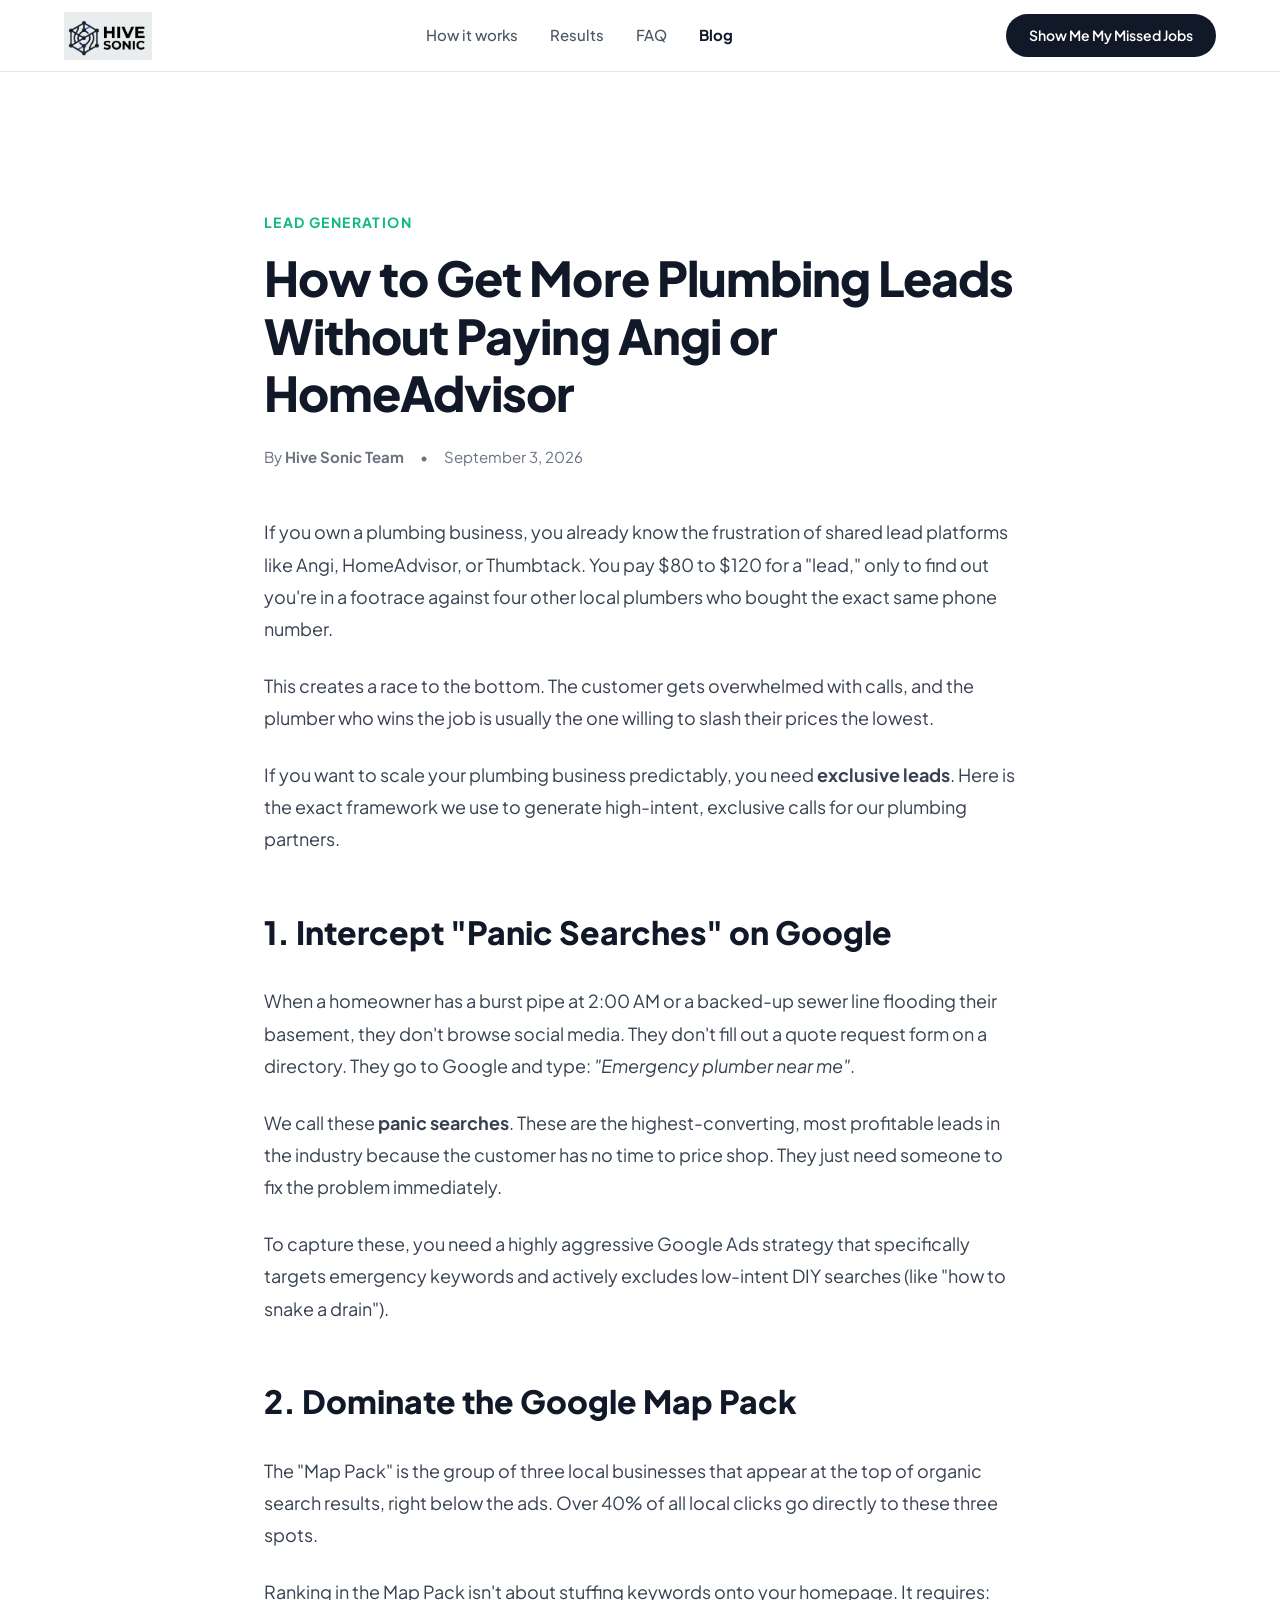
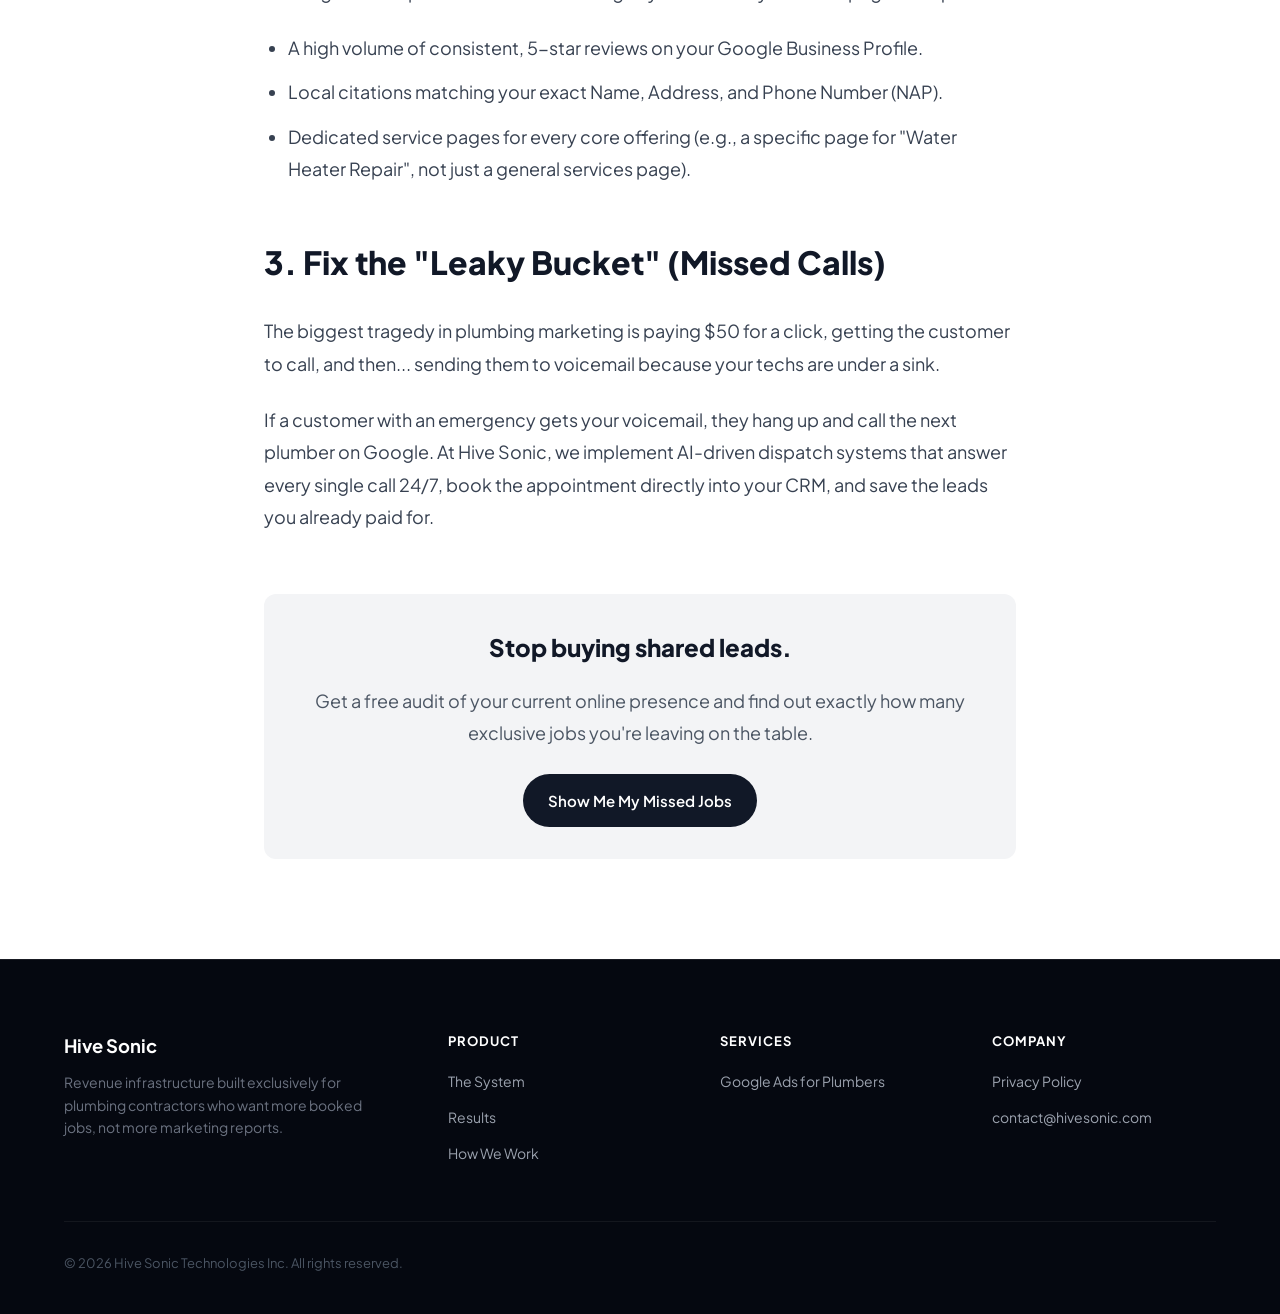
==== commit 5fc87453: "Add official Hive Sonic logo to all navigation headers" ====
--- a/blog-get-more-plumbing-leads.html
+++ b/blog-get-more-plumbing-leads.html
@@ -12,7 +12,7 @@
   <!-- NAVIGATION -->
   <header class="header" style="border-bottom: 1px solid #e5e7eb;">
     <div class="container nav-container">
-      <a href="index.html" class="logo">Hive Sonic</a>
+      <a href="index.html" class="logo" style="display: flex; align-items: center;"><img src="images/logo.png" alt="Hive Sonic" style="height: 48px; width: auto; mix-blend-mode: multiply;" /></a>
       <nav class="nav-links">
         <a href="index.html#how-it-works" class="nav-link">How it works</a>
         <a href="index.html#results" class="nav-link">Results</a>
@@ -112,3 +112,5 @@
   </footer>
 </body>
 </html>
+
+
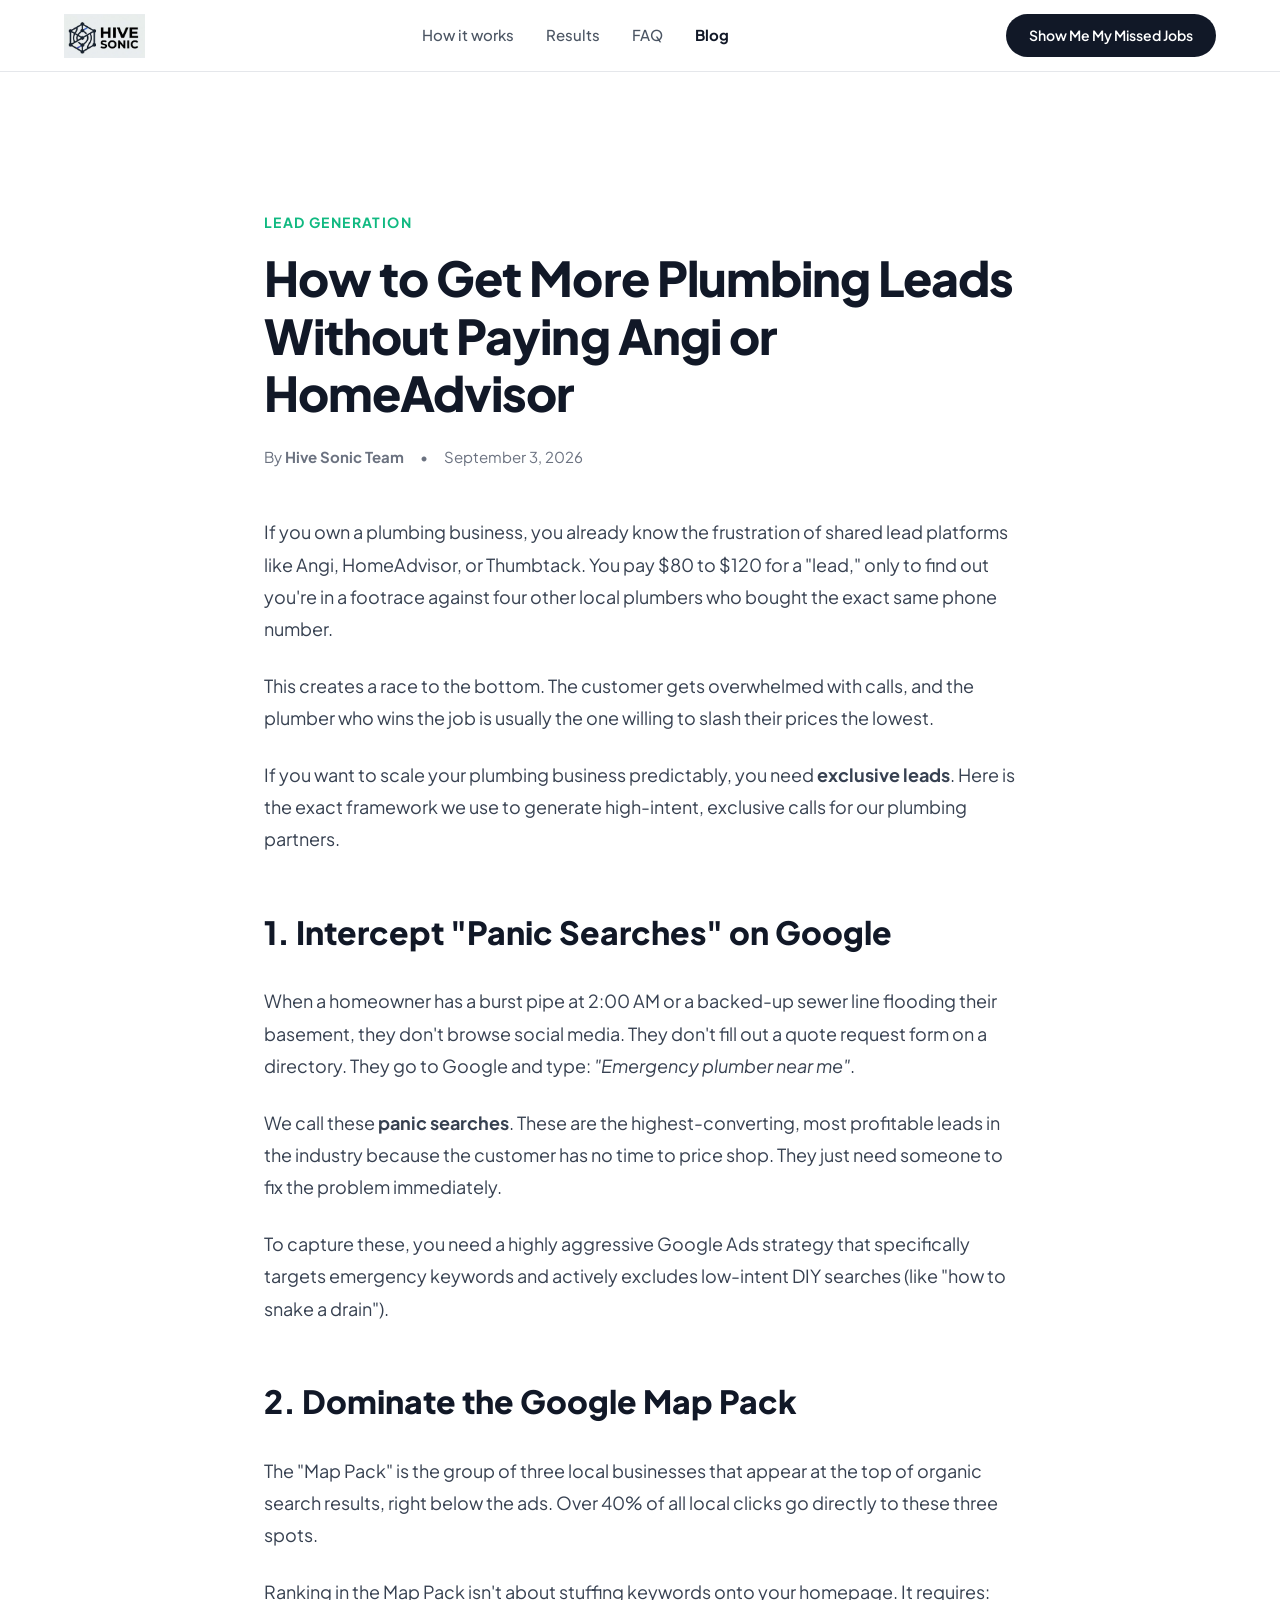
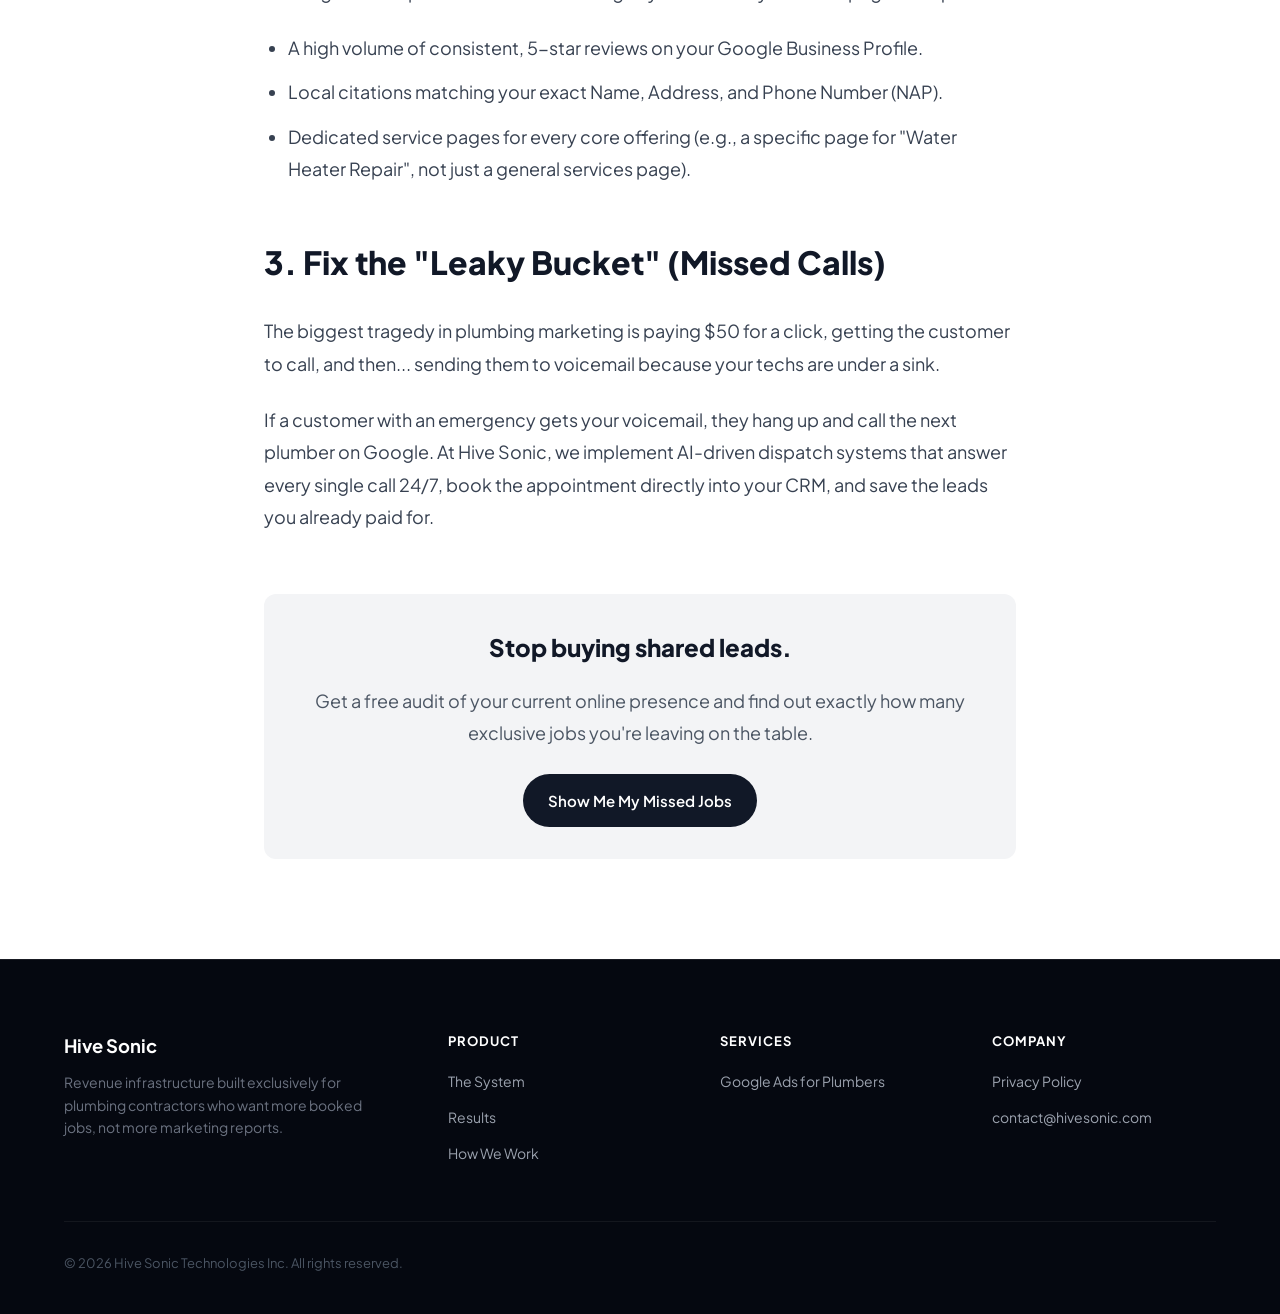
==== commit 180e628f: "Remove CSS hacks for logo" ====
--- a/blog-get-more-plumbing-leads.html
+++ b/blog-get-more-plumbing-leads.html
@@ -12,7 +12,7 @@
   <!-- NAVIGATION -->
   <header class="header" style="border-bottom: 1px solid #e5e7eb;">
     <div class="container nav-container">
-      <a href="index.html" class="logo" style="display: flex; align-items: center;"><img src="images/logo.png" alt="Hive Sonic" style="height: 48px; width: auto; mix-blend-mode: multiply;" /></a>
+      <a href="index.html" class="logo" style="display: flex; align-items: center;"><img src="images/logo.png" alt="Hive Sonic" style="height: 44px; width: auto;" /></a>
       <nav class="nav-links">
         <a href="index.html#how-it-works" class="nav-link">How it works</a>
         <a href="index.html#results" class="nav-link">Results</a>
@@ -114,3 +114,5 @@
 </html>
 
 
+
+
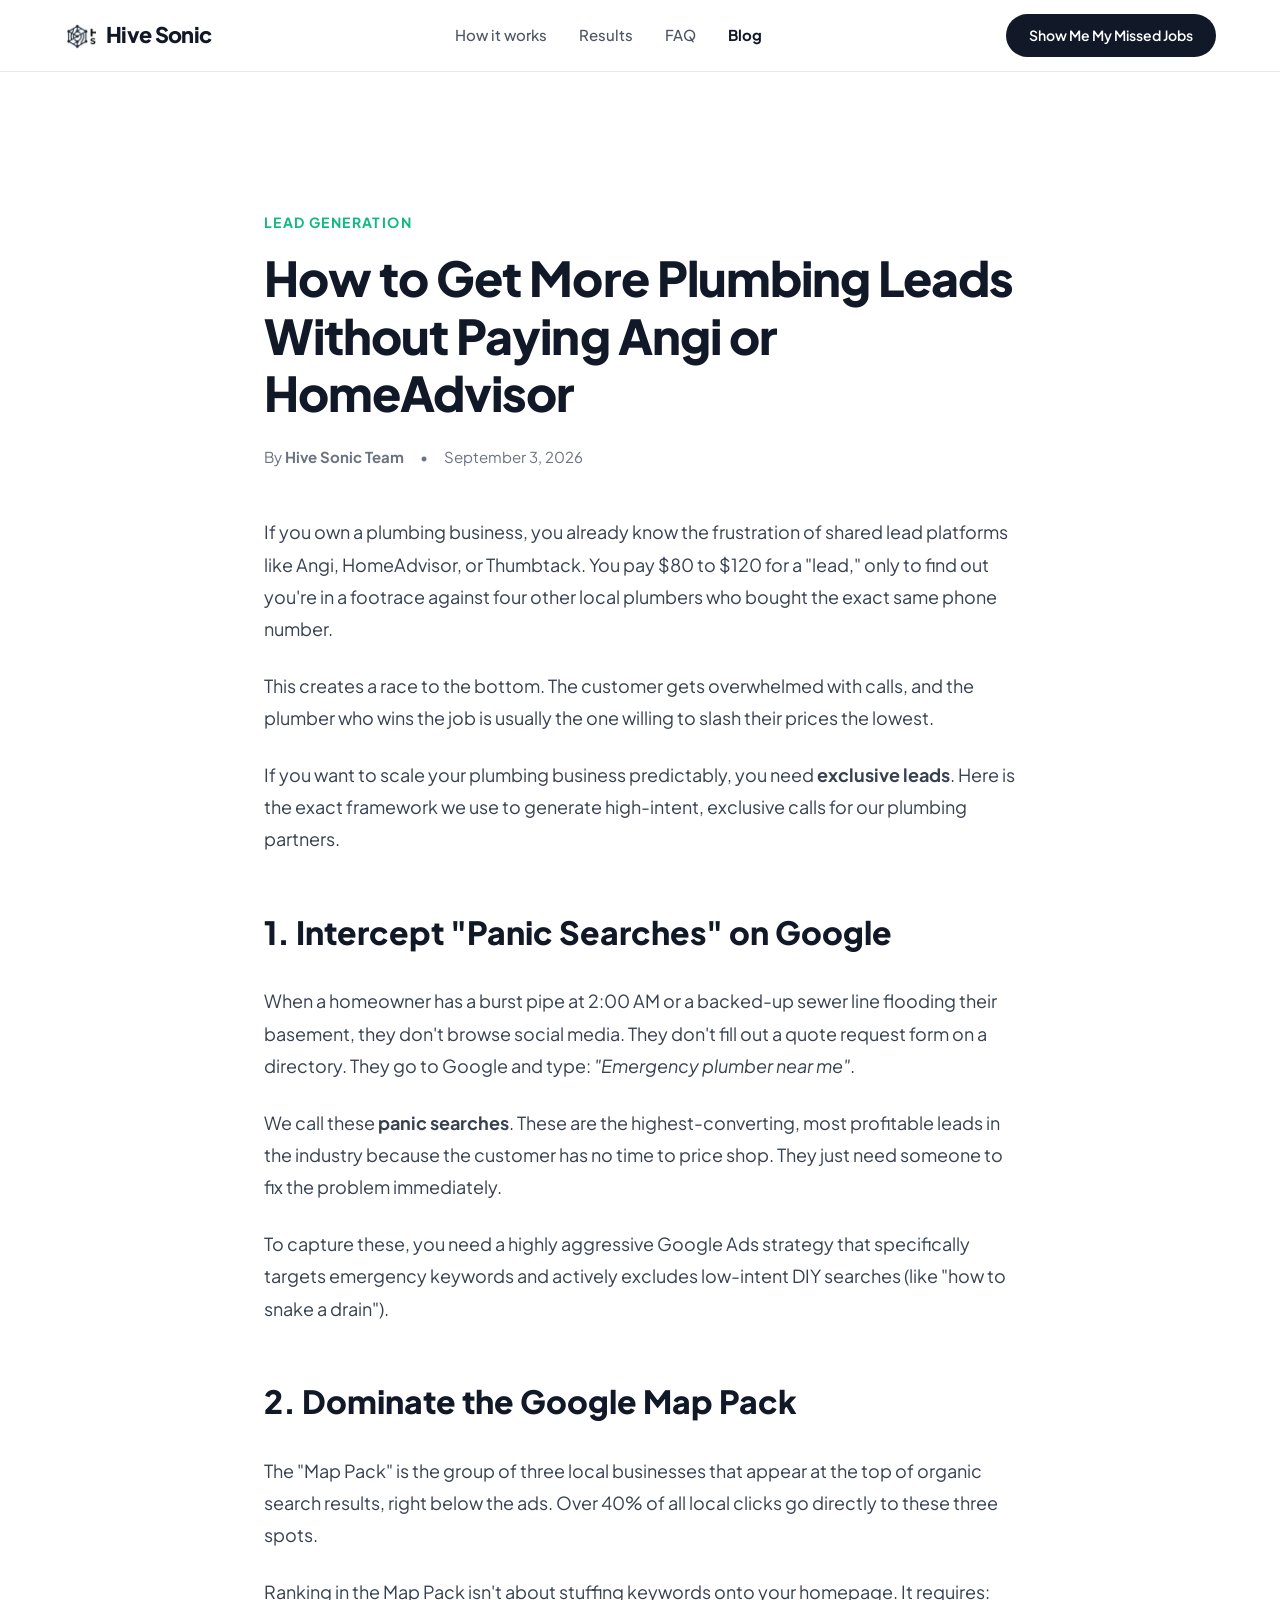
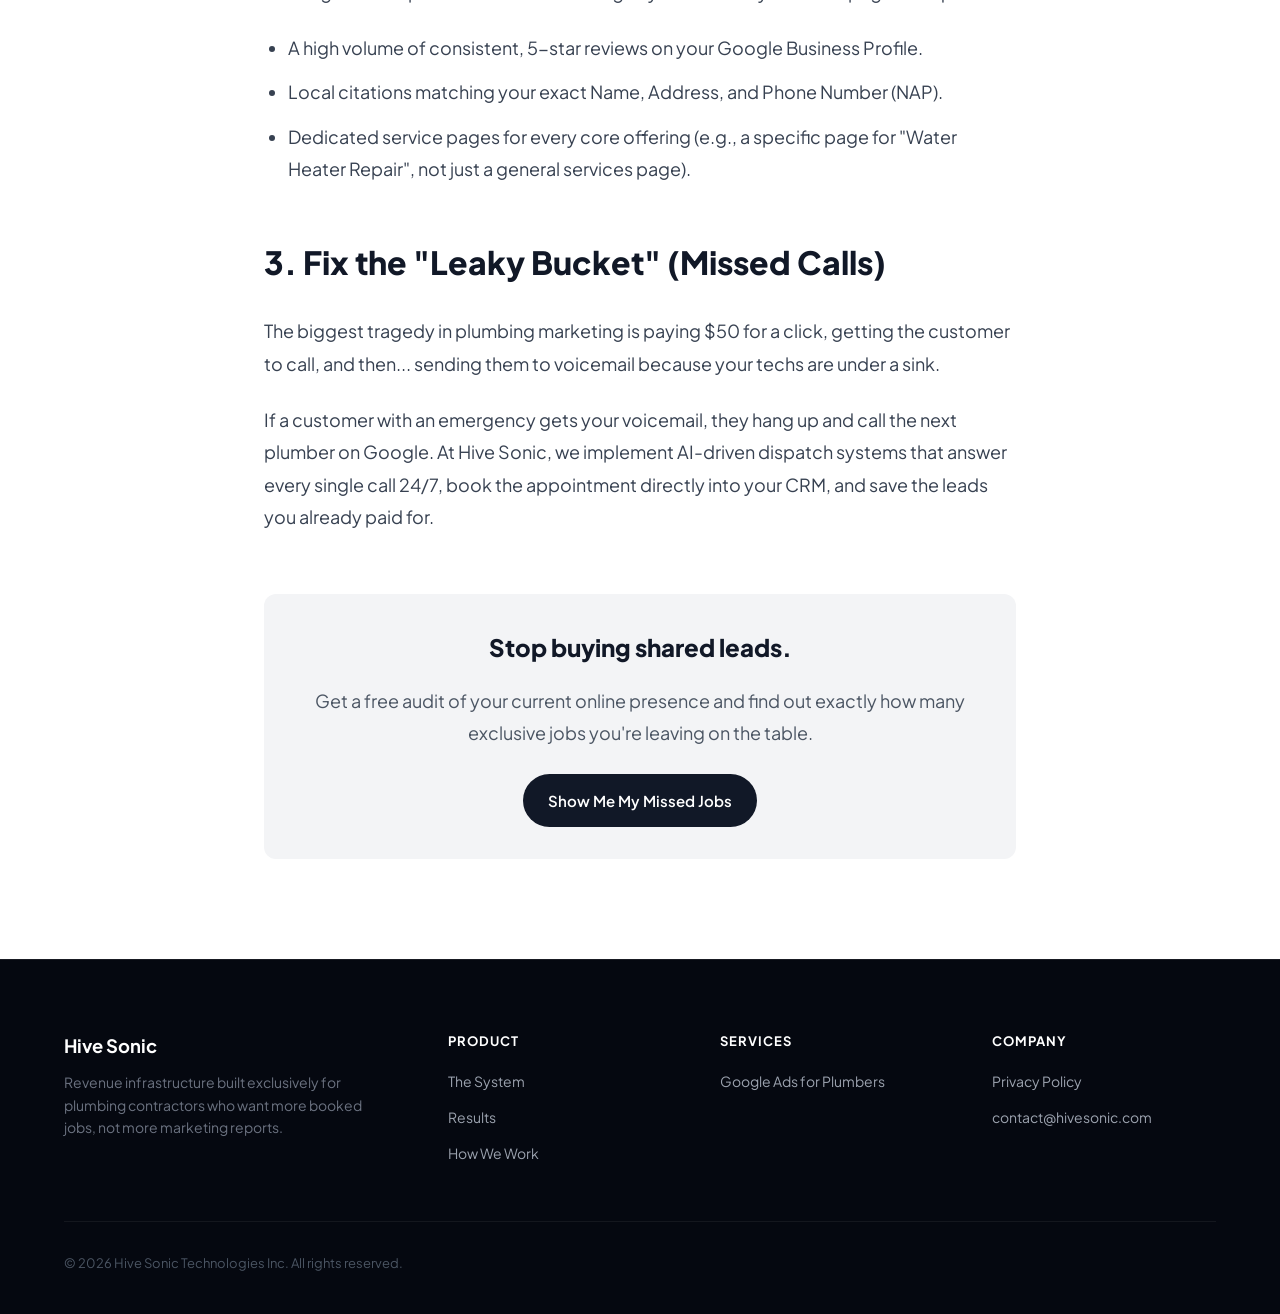
==== commit 980759c8: "Restore HTML text for logo and isolate hexagon mark" ====
--- a/blog-get-more-plumbing-leads.html
+++ b/blog-get-more-plumbing-leads.html
@@ -12,7 +12,7 @@
   <!-- NAVIGATION -->
   <header class="header" style="border-bottom: 1px solid #e5e7eb;">
     <div class="container nav-container">
-      <a href="index.html" class="logo" style="display: flex; align-items: center;"><img src="images/logo.png" alt="Hive Sonic" style="height: 44px; width: auto;" /></a>
+      <a href="index.html" class="logo"><img src="images/logo_icon.png" alt="Hive Sonic Icon" style="height: 32px; width: auto;" /> Hive Sonic</a>
       <nav class="nav-links">
         <a href="index.html#how-it-works" class="nav-link">How it works</a>
         <a href="index.html#results" class="nav-link">Results</a>
@@ -116,3 +116,5 @@
 
 
 
+
+
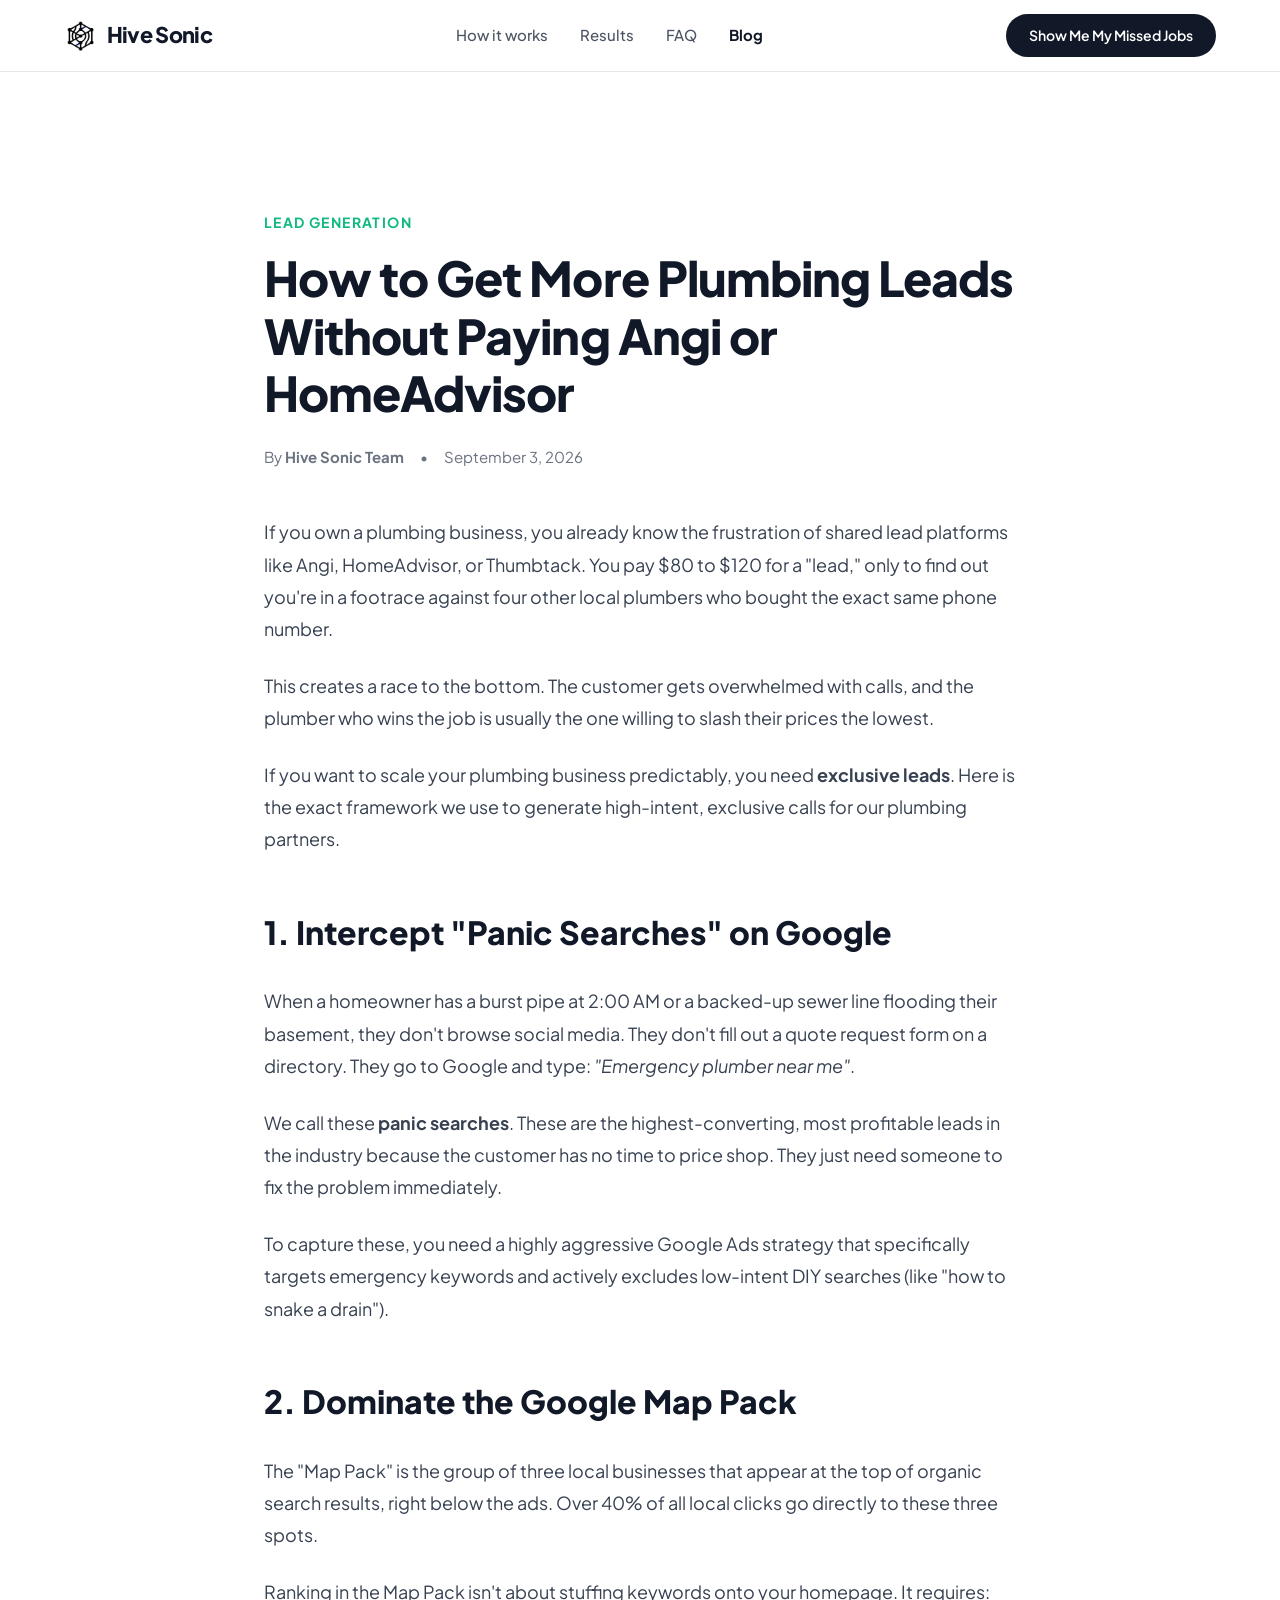
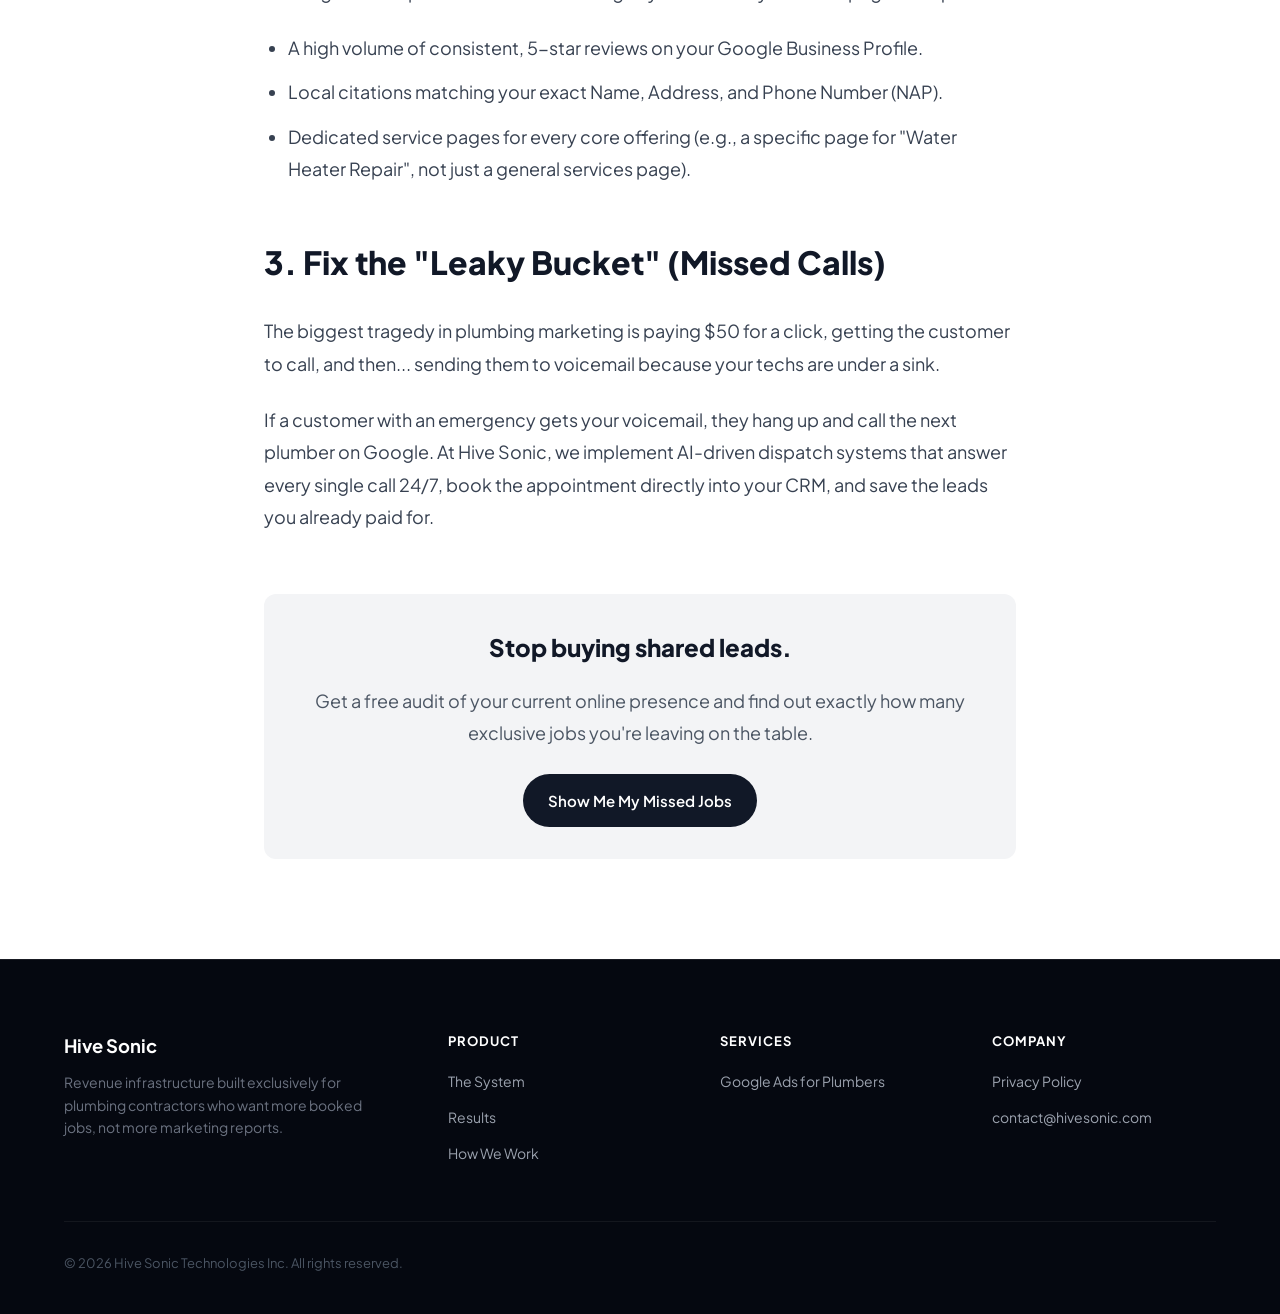
==== commit 2e35cbc3: "Add new requested logo and apply perfect multiply blend mode" ====
--- a/blog-get-more-plumbing-leads.html
+++ b/blog-get-more-plumbing-leads.html
@@ -12,7 +12,7 @@
   <!-- NAVIGATION -->
   <header class="header" style="border-bottom: 1px solid #e5e7eb;">
     <div class="container nav-container">
-      <a href="index.html" class="logo"><img src="images/logo_icon.png" alt="Hive Sonic Icon" style="height: 32px; width: auto;" /> Hive Sonic</a>
+      <a href="index.html" class="logo"><img src="images/logo_perfect.jpg" alt="Hive Sonic Logo" style="height: 36px; width: auto; mix-blend-mode: multiply;" /> Hive Sonic</a>
       <nav class="nav-links">
         <a href="index.html#how-it-works" class="nav-link">How it works</a>
         <a href="index.html#results" class="nav-link">Results</a>
@@ -118,3 +118,4 @@
 
 
 
+
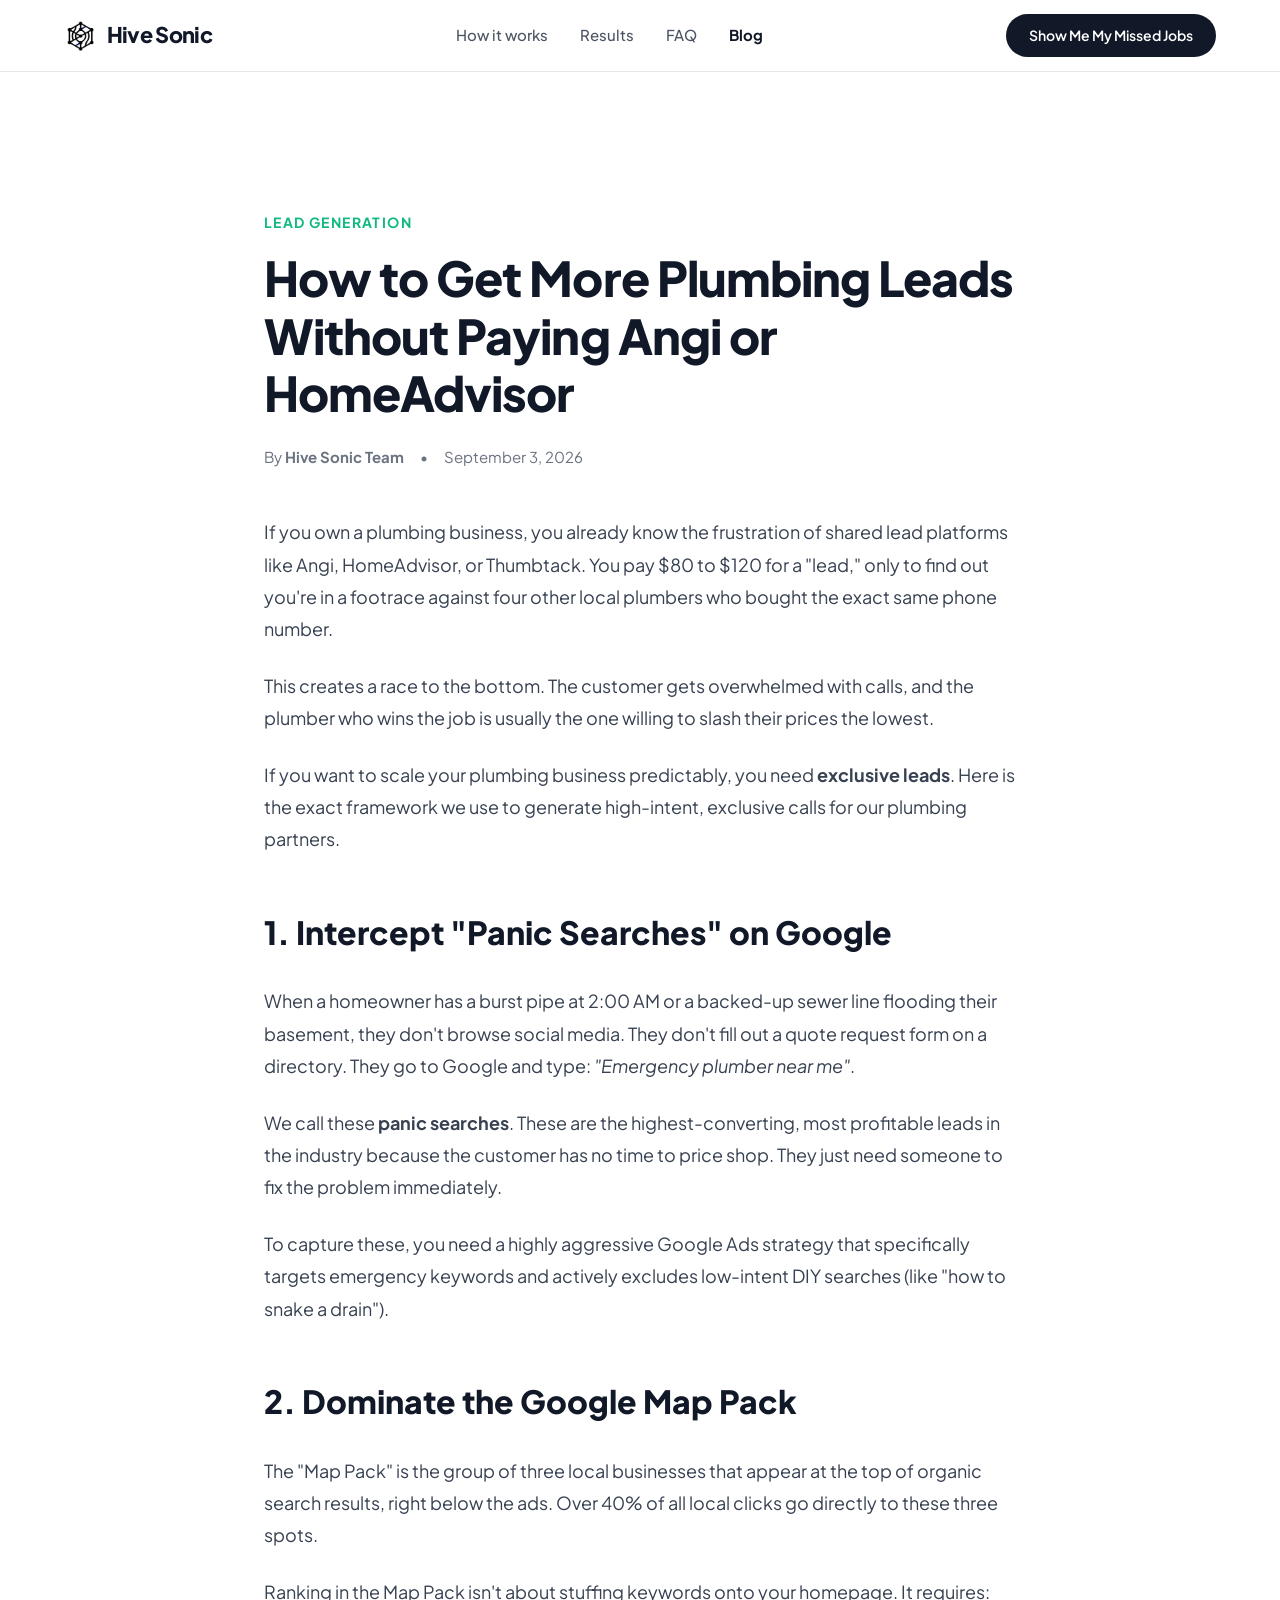
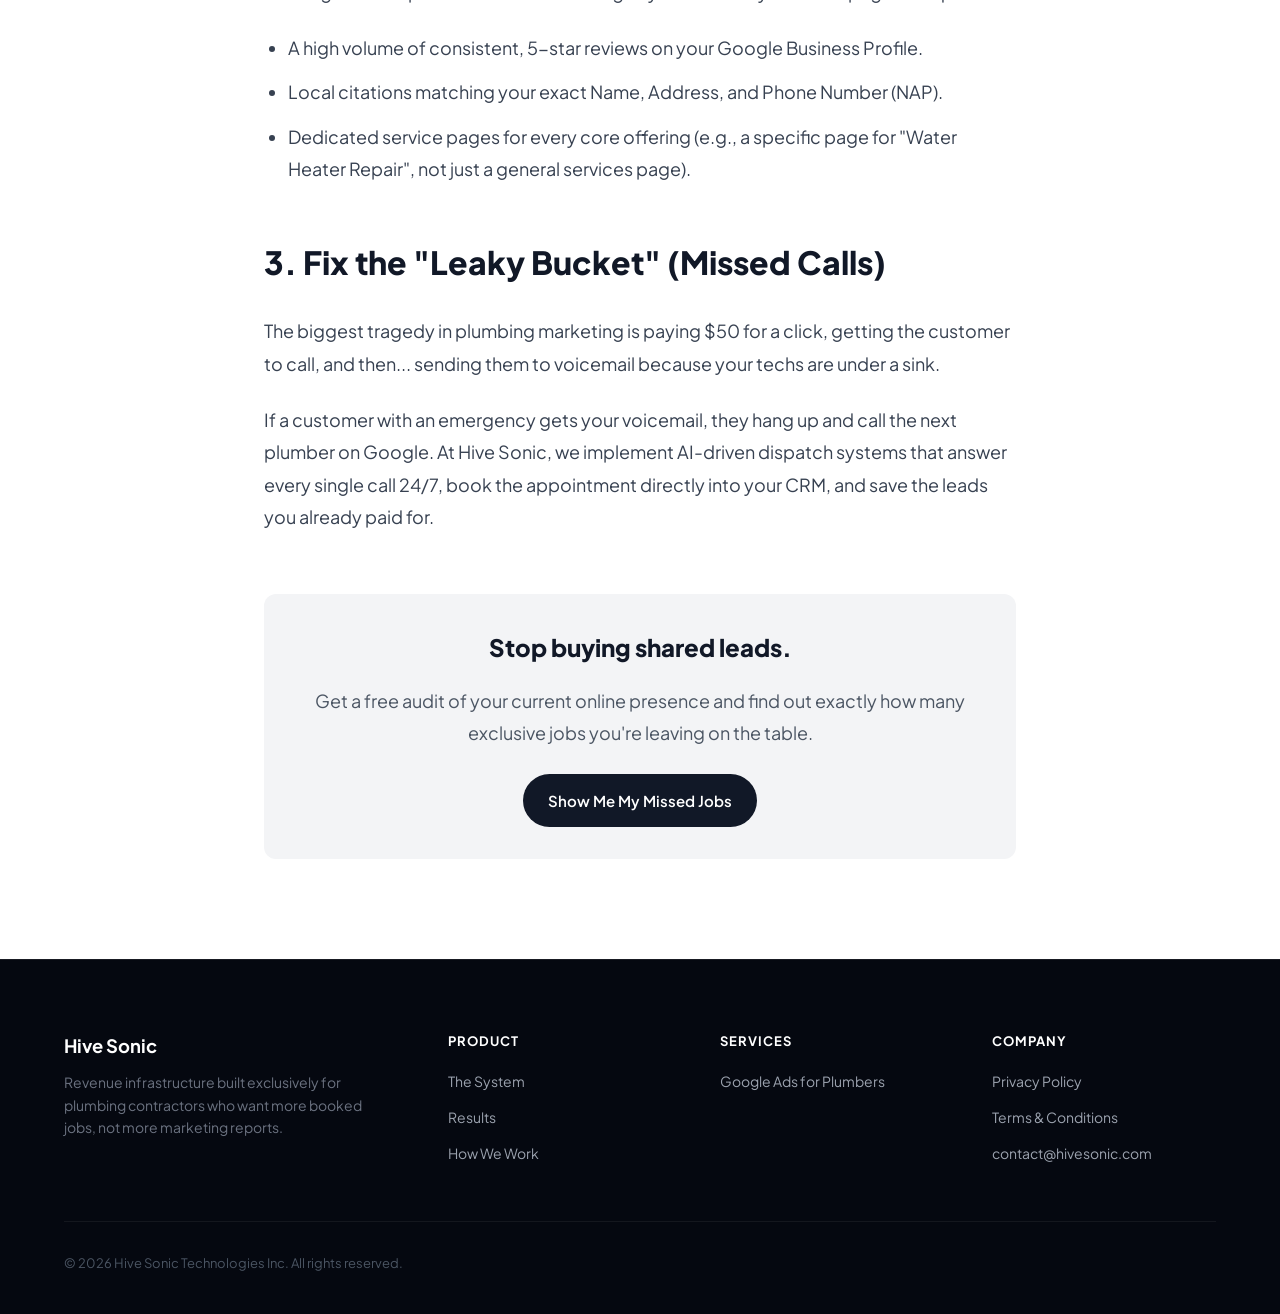
==== commit 280d4663: "Implement full A2P 10DLC compliance fixes across the site" ====
--- a/blog-get-more-plumbing-leads.html
+++ b/blog-get-more-plumbing-leads.html
@@ -101,6 +101,7 @@
           <div class="footer-col-title">Company</div>
           <ul class="footer-links">
             <li><a href="privacy-policy.html" class="footer-link">Privacy Policy</a></li>
+            <li><a href="terms.html" class="footer-link">Terms &amp; Conditions</a></li>
             <li><a href="mailto:contact@hivesonic.com" class="footer-link">contact@hivesonic.com</a></li>
           </ul>
         </div>
@@ -119,3 +120,4 @@
 
 
 
+
